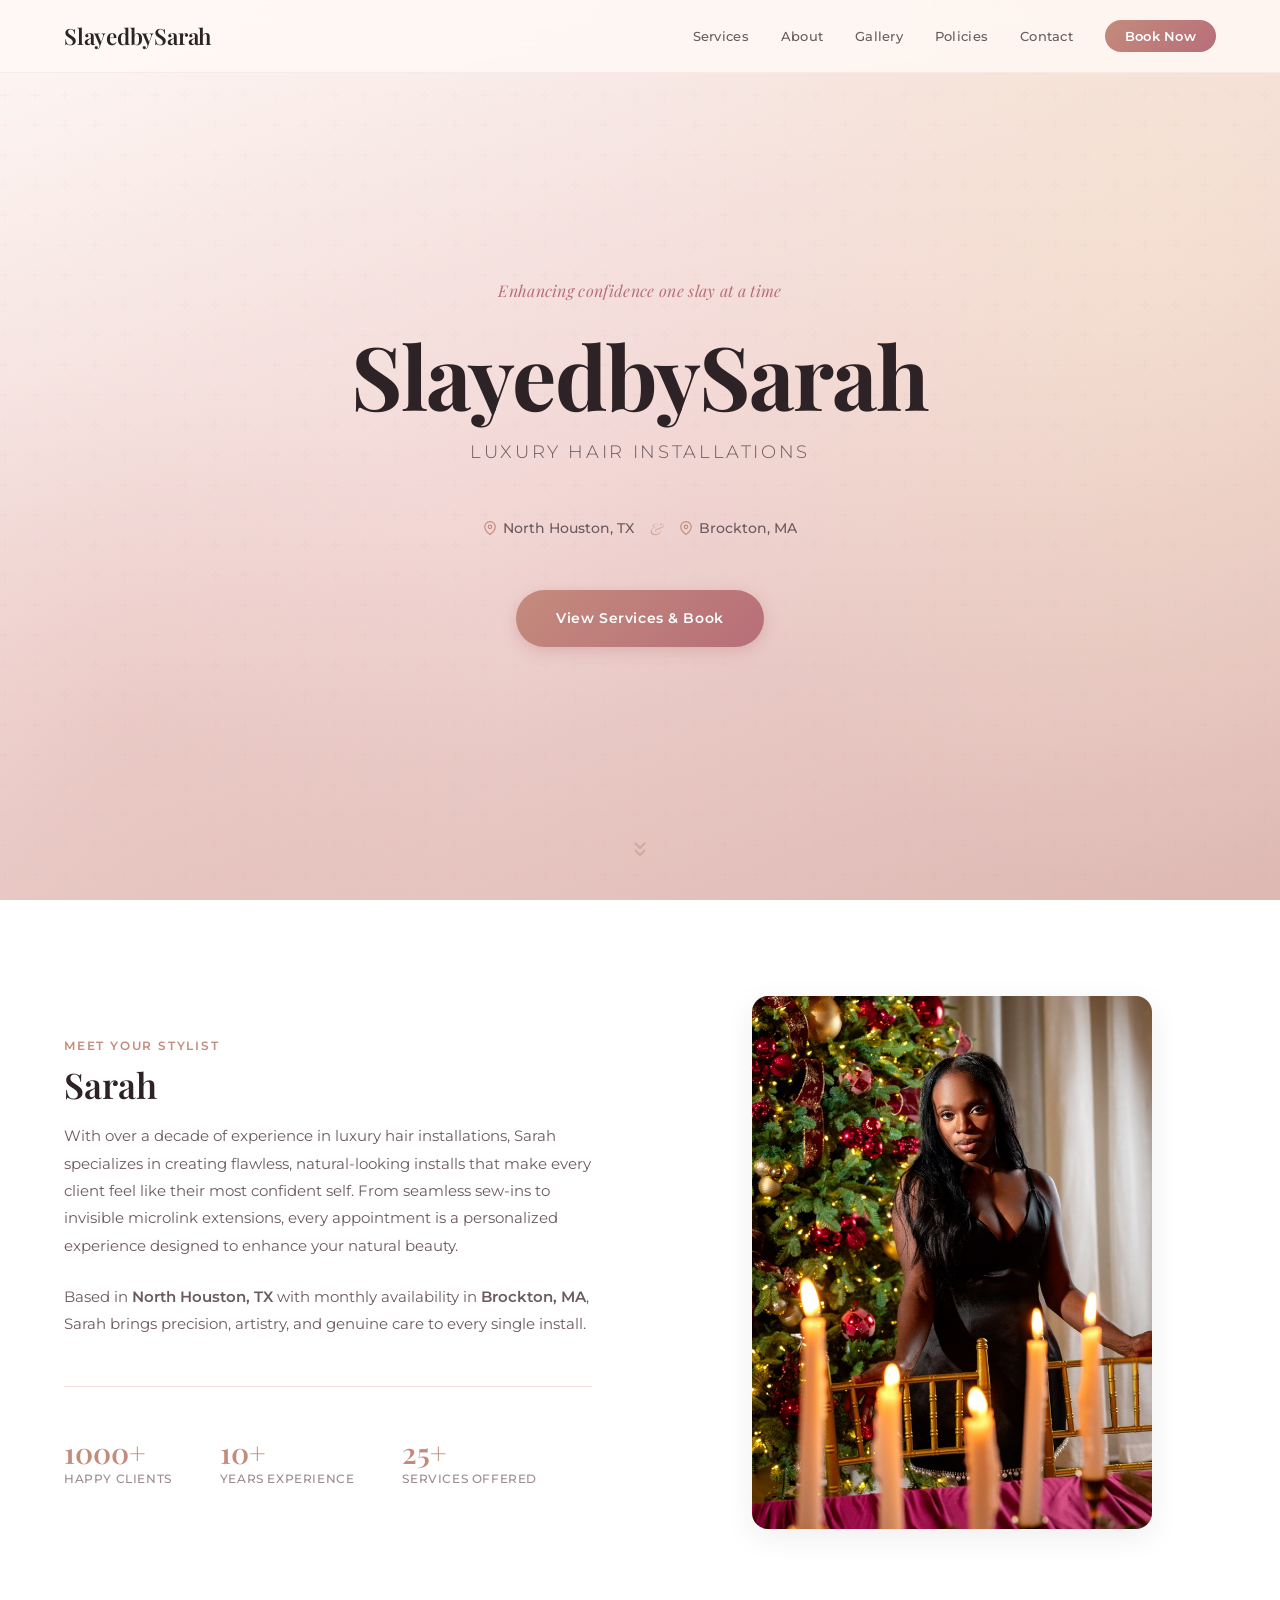
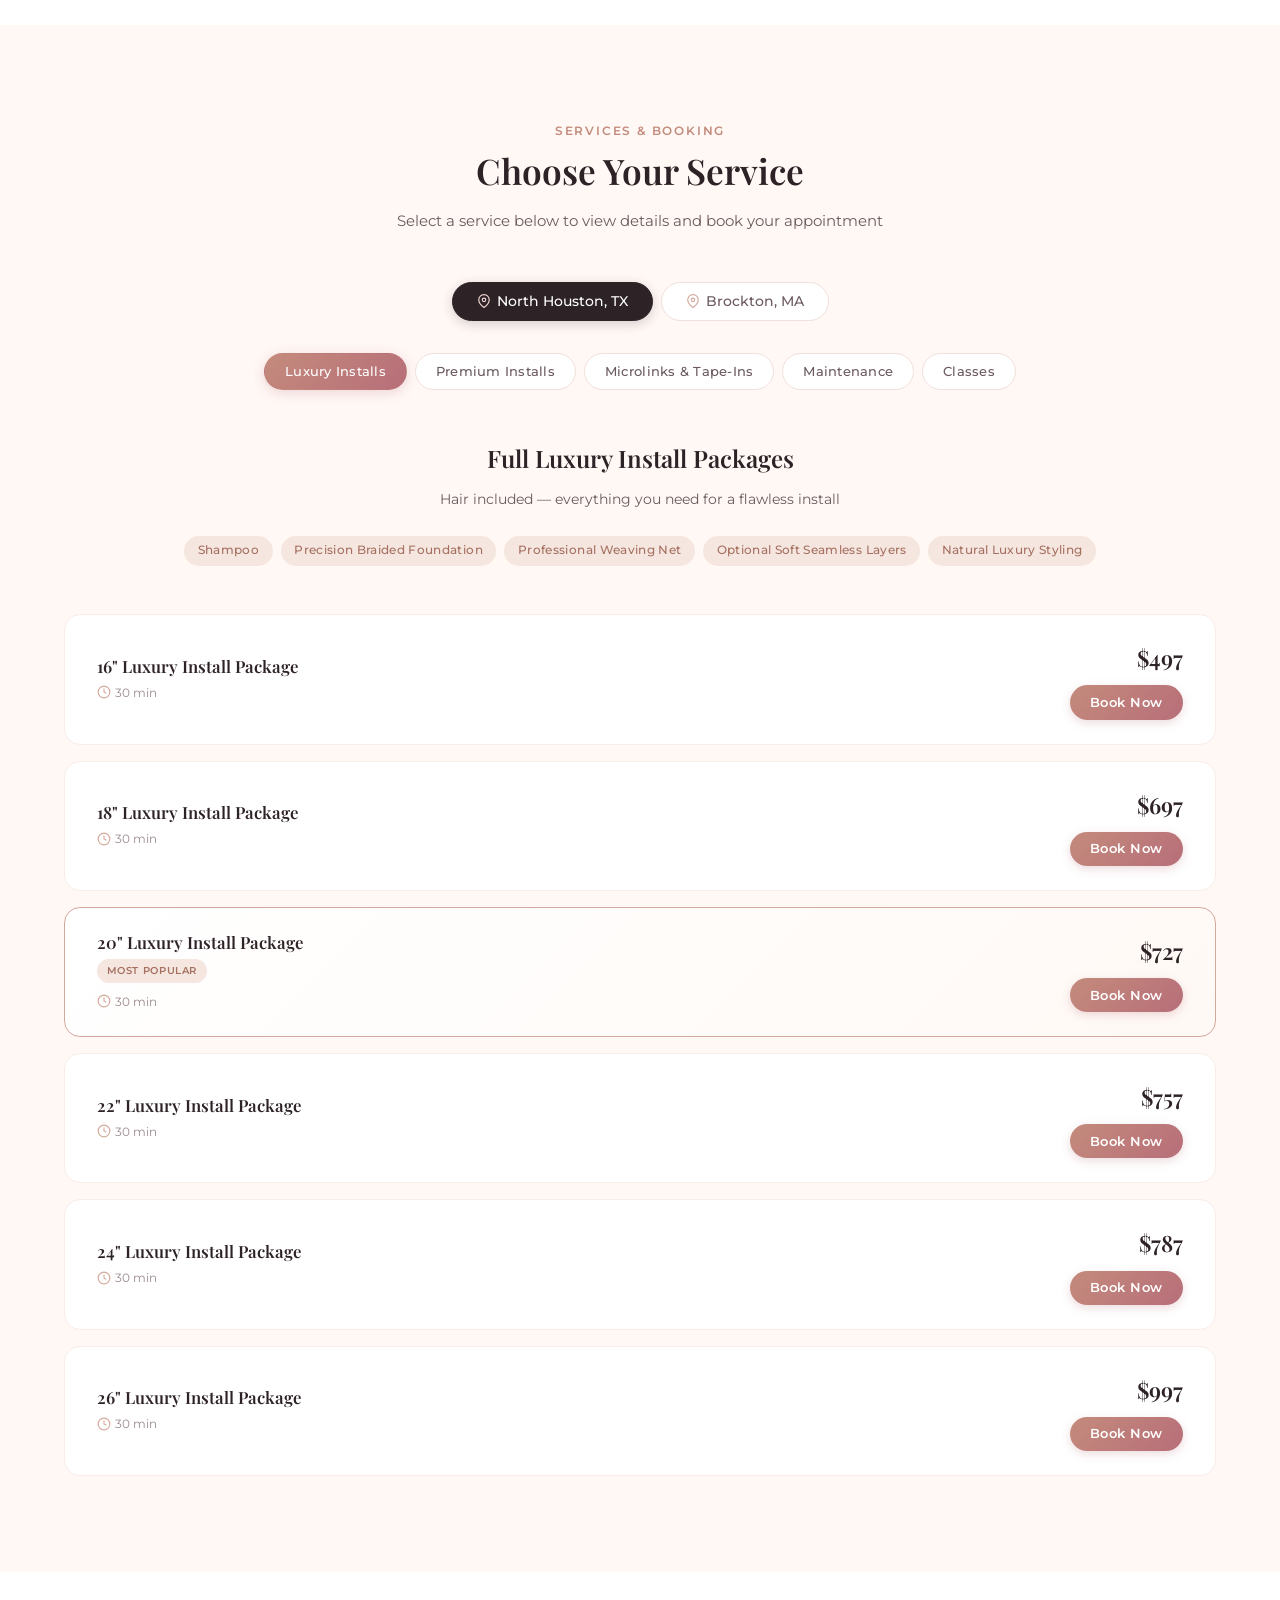
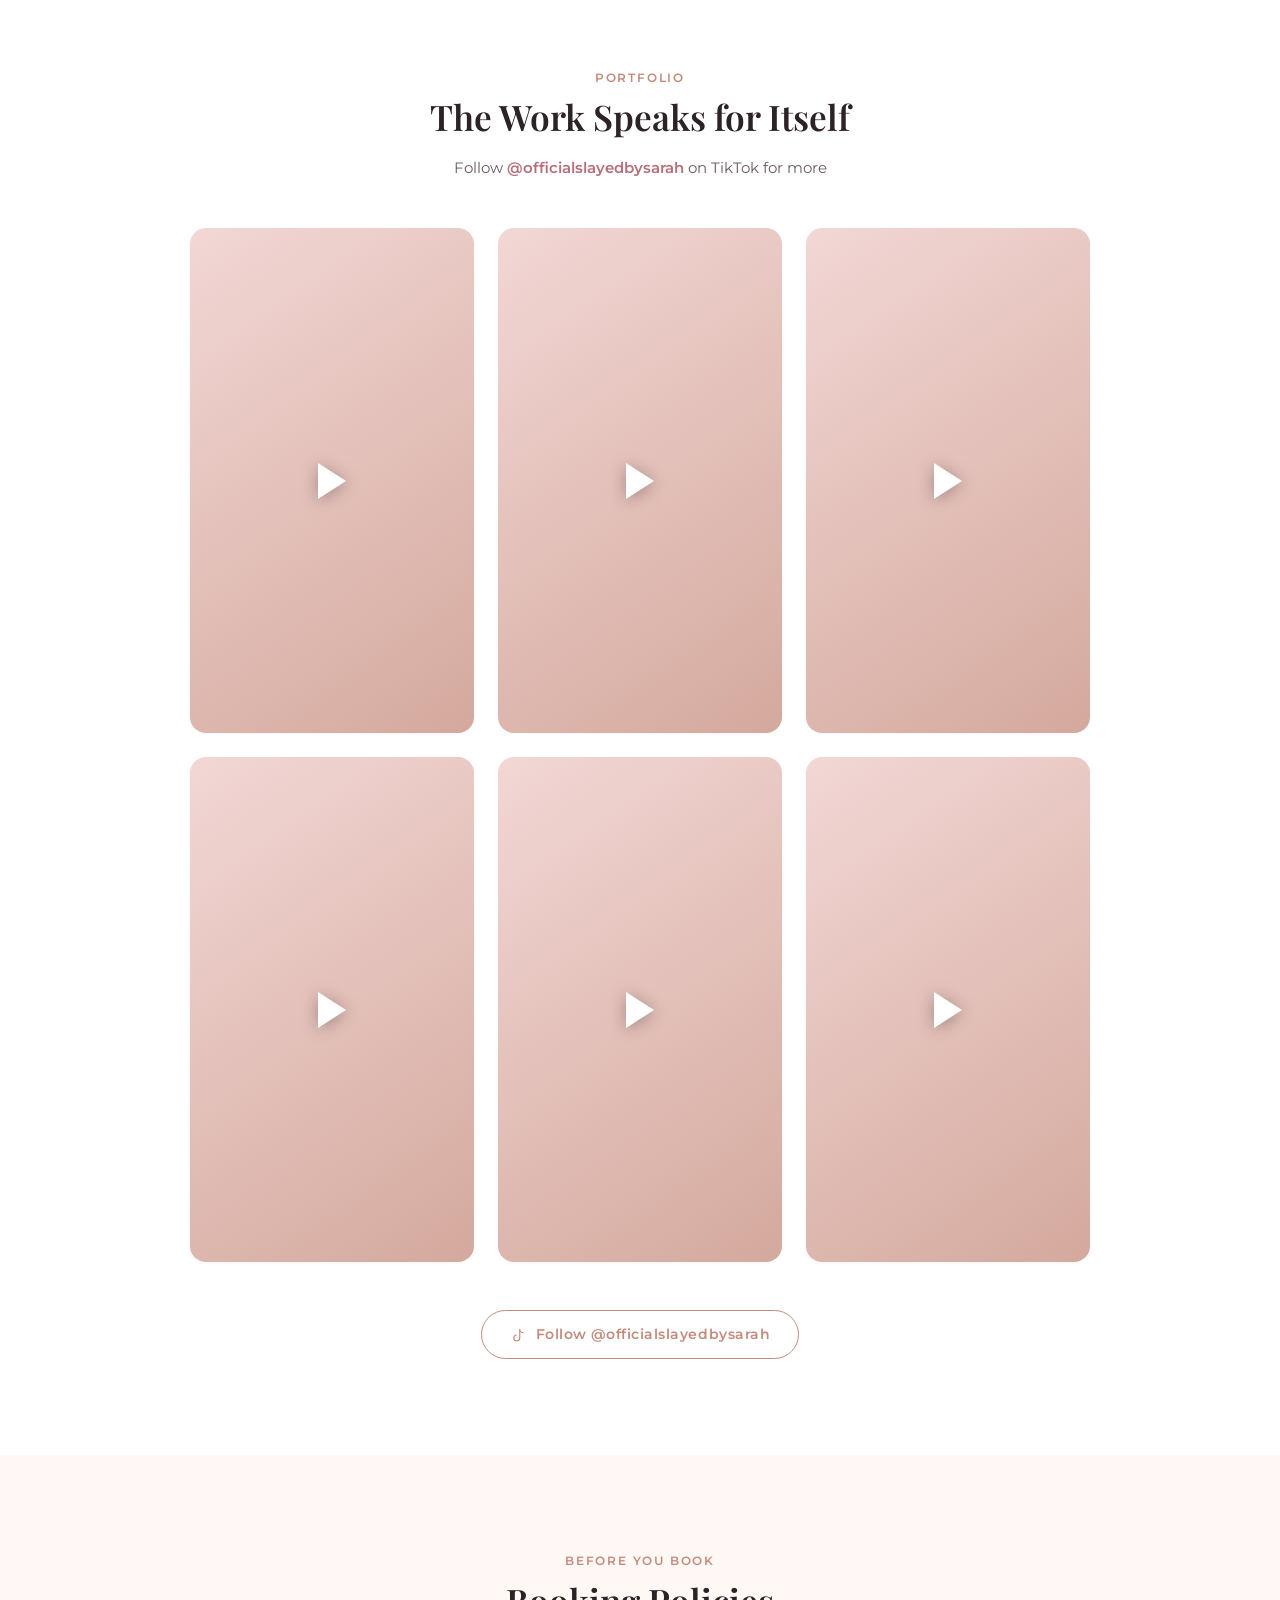
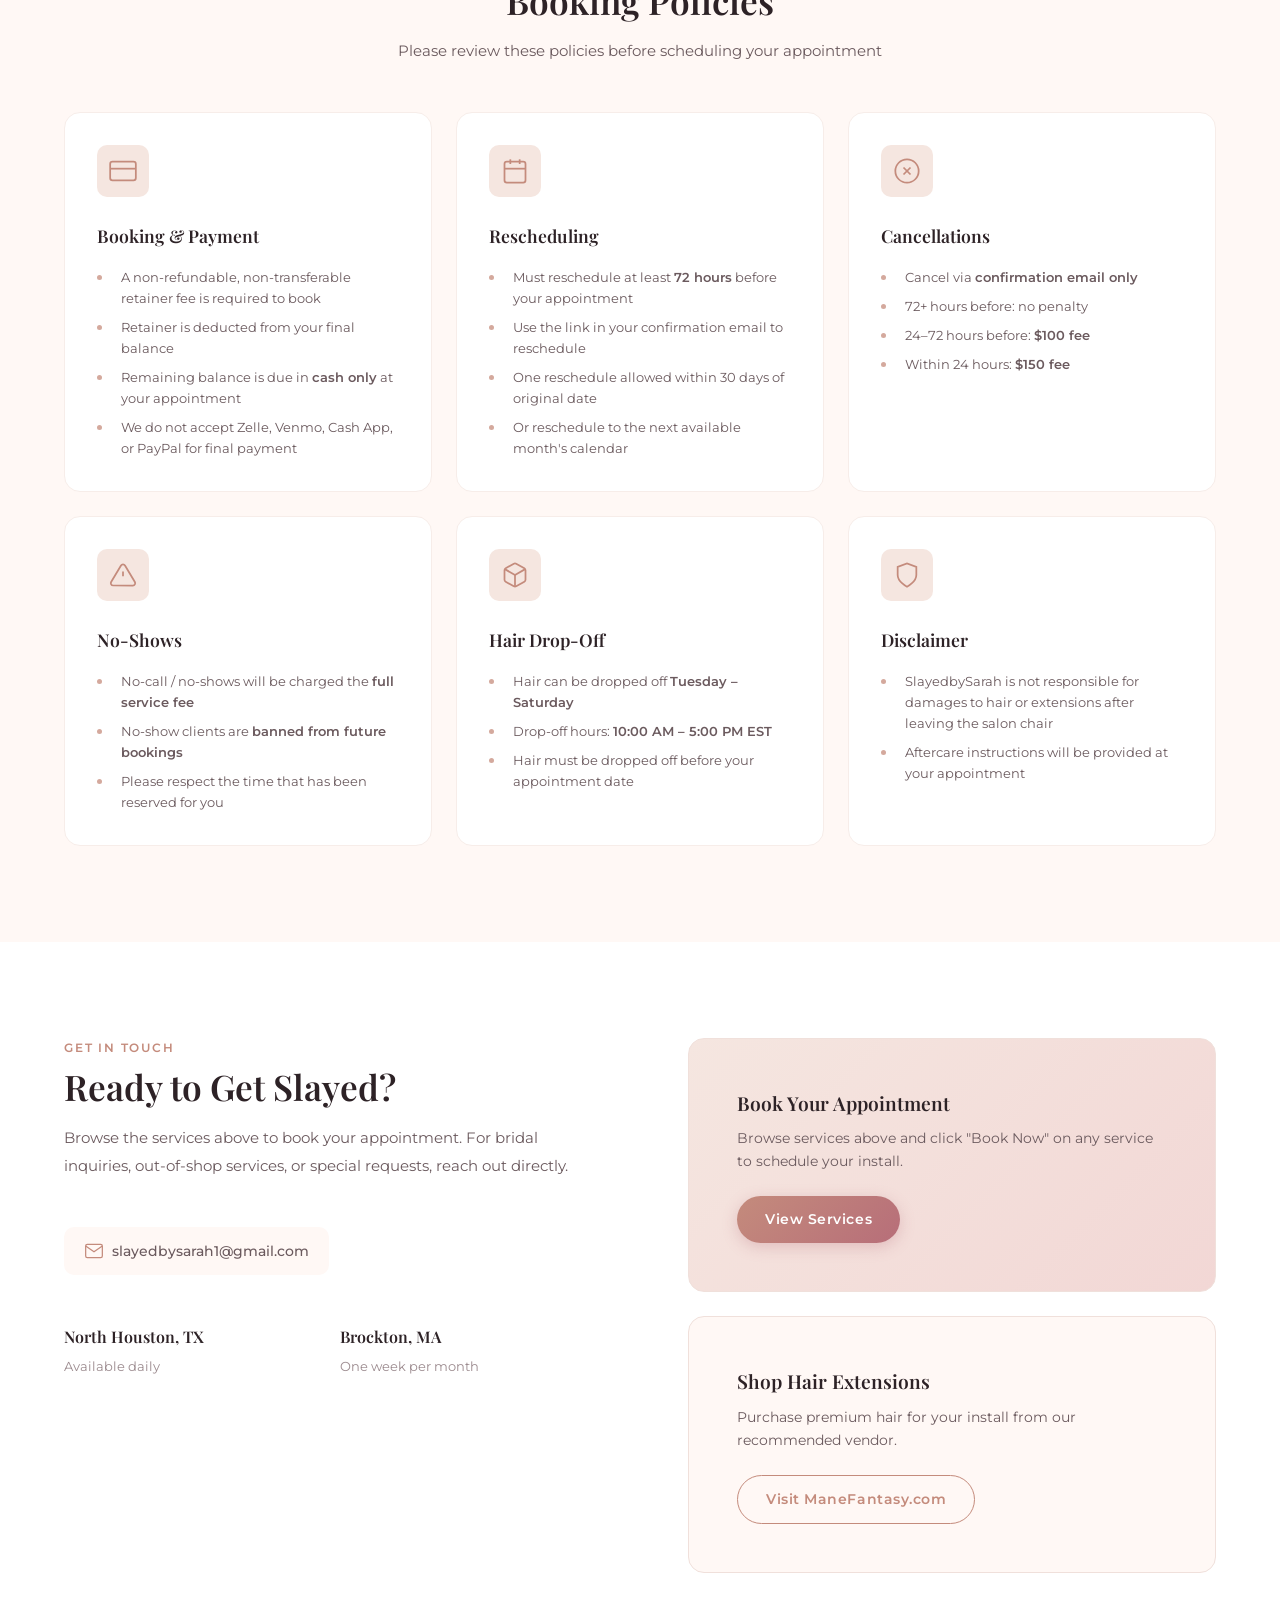
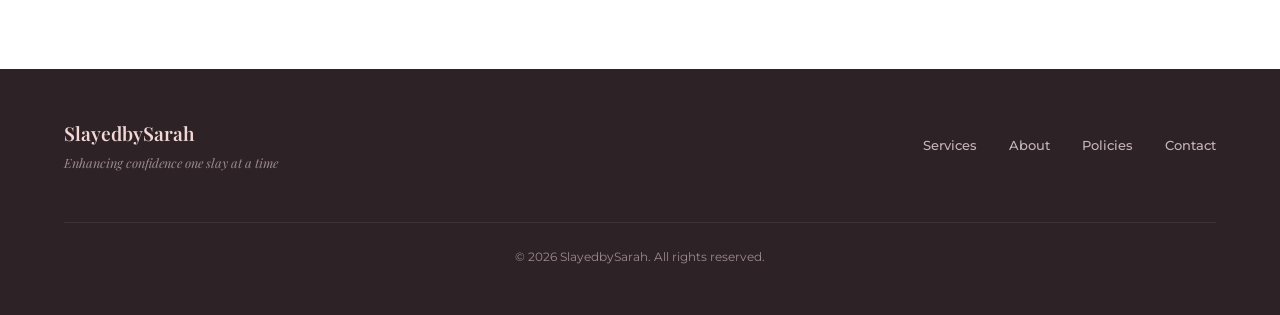
==== index.html @ 3295f4e6 "Initial commit: SlayedbySarah luxury hair website Static site with Cal.com booking embeds, Houston/B" ====
<!DOCTYPE html>
<html lang="en">
<head>
  <meta charset="UTF-8">
  <meta name="viewport" content="width=device-width, initial-scale=1.0">
  <title>SlayedbySarah | Luxury Hair Installations</title>
  <meta name="description" content="Luxury hair installations in Houston, TX. Sew-ins, lace wigs, microlinks, tape-ins & more. Enhancing confidence one slay at a time.">
  <meta property="og:title" content="SlayedbySarah | Luxury Hair Installations">
  <meta property="og:description" content="Luxury hair installations in Houston, TX. Enhancing confidence one slay at a time.">
  <meta property="og:type" content="website">
  <meta name="theme-color" content="#FFF8F5">
  <link rel="preconnect" href="https://fonts.googleapis.com">
  <link rel="preconnect" href="https://fonts.gstatic.com" crossorigin>
  <link href="https://fonts.googleapis.com/css2?family=Playfair+Display:ital,wght@0,400;0,600;0,700;1,400&family=Montserrat:wght@300;400;500;600&display=swap" rel="stylesheet">
  <link rel="stylesheet" href="css/style.css">
</head>
<body>

  <!-- Navigation -->
  <nav class="nav" id="nav">
    <div class="nav-container">
      <a href="#" class="nav-logo">SlayedbySarah</a>
      <button class="nav-toggle" id="navToggle" aria-label="Toggle menu">
        <span></span>
        <span></span>
        <span></span>
      </button>
      <ul class="nav-menu" id="navMenu">
        <li><a href="#services">Services</a></li>
        <li><a href="#about">About</a></li>
        <li><a href="#gallery">Gallery</a></li>
        <li><a href="#policies">Policies</a></li>
        <li><a href="#contact">Contact</a></li>
        <li><a href="#services" class="nav-cta">Book Now</a></li>
      </ul>
    </div>
  </nav>

  <!-- Hero -->
  <header class="hero" id="hero">
    <div class="hero-overlay"></div>
    <div class="hero-content">
      <p class="hero-tagline">Enhancing confidence one slay at a time</p>
      <h1 class="hero-title">SlayedbySarah</h1>
      <p class="hero-subtitle">Luxury Hair Installations</p>
      <div class="hero-locations">
        <span class="hero-location">
          <svg width="14" height="14" viewBox="0 0 24 24" fill="none" stroke="currentColor" stroke-width="2"><path d="M21 10c0 7-9 13-9 13s-9-6-9-13a9 9 0 0 1 18 0z"/><circle cx="12" cy="10" r="3"/></svg>
          North Houston, TX
        </span>
        <span class="hero-divider">&</span>
        <span class="hero-location">
          <svg width="14" height="14" viewBox="0 0 24 24" fill="none" stroke="currentColor" stroke-width="2"><path d="M21 10c0 7-9 13-9 13s-9-6-9-13a9 9 0 0 1 18 0z"/><circle cx="12" cy="10" r="3"/></svg>
          Brockton, MA
        </span>
      </div>
      <a href="#services" class="btn btn-primary hero-cta">View Services & Book</a>
    </div>
    <div class="hero-scroll">
      <svg width="24" height="24" viewBox="0 0 24 24" fill="none" stroke="currentColor" stroke-width="2"><path d="M7 13l5 5 5-5M7 6l5 5 5-5"/></svg>
    </div>
  </header>

  <!-- About -->
  <section class="about section" id="about">
    <div class="container">
      <div class="about-content">
        <div class="about-text">
          <p class="section-label">Meet Your Stylist</p>
          <h2 class="section-title">Sarah</h2>
          <p class="about-description">
            With over a decade of experience in luxury hair installations, Sarah specializes in creating
            flawless, natural-looking installs that make every client feel like their most confident self.
            From seamless sew-ins to invisible microlink extensions, every appointment is a
            personalized experience designed to enhance your natural beauty.
          </p>
          <p class="about-description">
            Based in <strong>North Houston, TX</strong> with monthly availability in <strong>Brockton, MA</strong>,
            Sarah brings precision, artistry, and genuine care to every single install.
          </p>
          <div class="about-stats">
            <div class="stat">
              <span class="stat-number">1000+</span>
              <span class="stat-label">Happy Clients</span>
            </div>
            <div class="stat">
              <span class="stat-number">10+</span>
              <span class="stat-label">Years Experience</span>
            </div>
            <div class="stat">
              <span class="stat-number">25+</span>
              <span class="stat-label">Services Offered</span>
            </div>
          </div>
        </div>
        <div class="about-image">
          <img src="assets/sarah.jpg" alt="Sarah — Luxury Hair Stylist" class="about-photo">
        </div>
      </div>
    </div>
  </section>

  <!-- Services -->
  <section class="services section" id="services">
    <div class="container">
      <p class="section-label">Services & Booking</p>
      <h2 class="section-title">Choose Your Service</h2>
      <p class="section-subtitle">Select a service below to view details and book your appointment</p>

      <!-- Location Selector -->
      <div class="location-selector" id="locationSelector">
        <button class="location-btn active" data-location="houston">
          <svg width="14" height="14" viewBox="0 0 24 24" fill="none" stroke="currentColor" stroke-width="2"><path d="M21 10c0 7-9 13-9 13s-9-6-9-13a9 9 0 0 1 18 0z"/><circle cx="12" cy="10" r="3"/></svg>
          North Houston, TX
        </button>
        <button class="location-btn" data-location="boston">
          <svg width="14" height="14" viewBox="0 0 24 24" fill="none" stroke="currentColor" stroke-width="2"><path d="M21 10c0 7-9 13-9 13s-9-6-9-13a9 9 0 0 1 18 0z"/><circle cx="12" cy="10" r="3"/></svg>
          Brockton, MA
        </button>
      </div>

      <!-- Category Tabs -->
      <div class="service-tabs">
        <button class="tab active" data-category="luxury">Luxury Installs</button>
        <button class="tab" data-category="premium">Premium Installs</button>
        <button class="tab" data-category="microlinks">Microlinks & Tape-Ins</button>
        <button class="tab" data-category="maintenance">Maintenance</button>
        <button class="tab" data-category="classes">Classes</button>
      </div>

      <!-- Luxury Install Packages (Hair Included) -->
      <div class="service-category active" data-category="luxury">
        <div class="category-header">
          <h3 class="category-title">Full Luxury Install Packages</h3>
          <p class="category-subtitle">Hair included &mdash; everything you need for a flawless install</p>
          <div class="category-includes">
            <span>Shampoo</span>
            <span>Precision Braided Foundation</span>
            <span>Professional Weaving Net</span>
            <span>Optional Soft Seamless Layers</span>
            <span>Natural Luxury Styling</span>
          </div>
        </div>

        <div class="service-grid">
          <div class="service-card" data-service="16-luxury-install">
            <div class="service-card-header">
              <div class="service-info">
                <h4 class="service-name">16" Luxury Install Package</h4>
                <div class="service-meta">
                  <span class="service-duration">
                    <svg width="14" height="14" viewBox="0 0 24 24" fill="none" stroke="currentColor" stroke-width="2"><circle cx="12" cy="12" r="10"/><polyline points="12 6 12 12 16 14"/></svg>
                    30 min
                  </span>
                </div>
              </div>
              <div class="service-price-area">
                <span class="service-price">$497</span>
                <button class="btn btn-book" data-cal="slayedbysarah/16-luxury-install">Book Now</button>
              </div>
            </div>
            <div class="service-card-body">
              <div class="service-details">
                <p>Your complete luxury experience includes premium 16" hair, shampoo, precision braided foundation, professional weaving net, optional soft seamless layers, and natural luxury styling.</p>
              </div>
              <div class="service-calendar">
                <div class="cal-embed" data-cal-link="slayedbysarah/16-luxury-install">
                  <p class="cal-placeholder">Loading calendar...</p>
                </div>
              </div>
            </div>
          </div>

          <div class="service-card" data-service="18-luxury-install">
            <div class="service-card-header">
              <div class="service-info">
                <h4 class="service-name">18" Luxury Install Package</h4>
                <div class="service-meta">
                  <span class="service-duration">
                    <svg width="14" height="14" viewBox="0 0 24 24" fill="none" stroke="currentColor" stroke-width="2"><circle cx="12" cy="12" r="10"/><polyline points="12 6 12 12 16 14"/></svg>
                    30 min
                  </span>
                </div>
              </div>
              <div class="service-price-area">
                <span class="service-price">$697</span>
                <button class="btn btn-book" data-cal="slayedbysarah/18-luxury-install">Book Now</button>
              </div>
            </div>
            <div class="service-card-body">
              <div class="service-details">
                <p>Your complete luxury experience includes premium 18" hair, shampoo, precision braided foundation, professional weaving net, optional soft seamless layers, and natural luxury styling.</p>
              </div>
              <div class="service-calendar">
                <div class="cal-embed" data-cal-link="slayedbysarah/18-luxury-install">
                  <p class="cal-placeholder">Loading calendar...</p>
                </div>
              </div>
            </div>
          </div>

          <div class="service-card featured" data-service="20-luxury-install">
            <div class="service-card-header">
              <div class="service-info">
                <h4 class="service-name">20" Luxury Install Package</h4>
                <span class="service-badge">Most Popular</span>
                <div class="service-meta">
                  <span class="service-duration">
                    <svg width="14" height="14" viewBox="0 0 24 24" fill="none" stroke="currentColor" stroke-width="2"><circle cx="12" cy="12" r="10"/><polyline points="12 6 12 12 16 14"/></svg>
                    30 min
                  </span>
                </div>
              </div>
              <div class="service-price-area">
                <span class="service-price">$727</span>
                <button class="btn btn-book" data-cal="slayedbysarah/20-luxury-install">Book Now</button>
              </div>
            </div>
            <div class="service-card-body">
              <div class="service-details">
                <p>Our most popular package! Includes premium 20" hair, shampoo, precision braided foundation, professional weaving net, optional soft seamless layers, and natural luxury styling.</p>
              </div>
              <div class="service-calendar">
                <div class="cal-embed" data-cal-link="slayedbysarah/20-luxury-install">
                  <p class="cal-placeholder">Loading calendar...</p>
                </div>
              </div>
            </div>
          </div>

          <div class="service-card" data-service="22-luxury-install">
            <div class="service-card-header">
              <div class="service-info">
                <h4 class="service-name">22" Luxury Install Package</h4>
                <div class="service-meta">
                  <span class="service-duration">
                    <svg width="14" height="14" viewBox="0 0 24 24" fill="none" stroke="currentColor" stroke-width="2"><circle cx="12" cy="12" r="10"/><polyline points="12 6 12 12 16 14"/></svg>
                    30 min
                  </span>
                </div>
              </div>
              <div class="service-price-area">
                <span class="service-price">$757</span>
                <button class="btn btn-book" data-cal="slayedbysarah/22-luxury-install">Book Now</button>
              </div>
            </div>
            <div class="service-card-body">
              <div class="service-details">
                <p>Your complete luxury experience includes premium 22" hair, shampoo, precision braided foundation, professional weaving net, optional soft seamless layers, and natural luxury styling.</p>
              </div>
              <div class="service-calendar">
                <div class="cal-embed" data-cal-link="slayedbysarah/22-luxury-install">
                  <p class="cal-placeholder">Loading calendar...</p>
                </div>
              </div>
            </div>
          </div>

          <div class="service-card" data-service="24-luxury-install">
            <div class="service-card-header">
              <div class="service-info">
                <h4 class="service-name">24" Luxury Install Package</h4>
                <div class="service-meta">
                  <span class="service-duration">
                    <svg width="14" height="14" viewBox="0 0 24 24" fill="none" stroke="currentColor" stroke-width="2"><circle cx="12" cy="12" r="10"/><polyline points="12 6 12 12 16 14"/></svg>
                    30 min
                  </span>
                </div>
              </div>
              <div class="service-price-area">
                <span class="service-price">$787</span>
                <button class="btn btn-book" data-cal="slayedbysarah/24-luxury-install">Book Now</button>
              </div>
            </div>
            <div class="service-card-body">
              <div class="service-details">
                <p>Your complete luxury experience includes premium 24" hair, shampoo, precision braided foundation, professional weaving net, optional soft seamless layers, and natural luxury styling.</p>
              </div>
              <div class="service-calendar">
                <div class="cal-embed" data-cal-link="slayedbysarah/24-luxury-install">
                  <p class="cal-placeholder">Loading calendar...</p>
                </div>
              </div>
            </div>
          </div>

          <div class="service-card" data-service="26-luxury-install">
            <div class="service-card-header">
              <div class="service-info">
                <h4 class="service-name">26" Luxury Install Package</h4>
                <div class="service-meta">
                  <span class="service-duration">
                    <svg width="14" height="14" viewBox="0 0 24 24" fill="none" stroke="currentColor" stroke-width="2"><circle cx="12" cy="12" r="10"/><polyline points="12 6 12 12 16 14"/></svg>
                    30 min
                  </span>
                </div>
              </div>
              <div class="service-price-area">
                <span class="service-price">$997</span>
                <button class="btn btn-book" data-cal="slayedbysarah/26-luxury-install">Book Now</button>
              </div>
            </div>
            <div class="service-card-body">
              <div class="service-details">
                <p>The ultimate luxury experience includes premium 26" hair, shampoo, precision braided foundation, professional weaving net, optional soft seamless layers, and natural luxury styling.</p>
              </div>
              <div class="service-calendar">
                <div class="cal-embed" data-cal-link="slayedbysarah/26-luxury-install">
                  <p class="cal-placeholder">Loading calendar...</p>
                </div>
              </div>
            </div>
          </div>
        </div>
      </div>

      <!-- Premium Install Services -->
      <div class="service-category" data-category="premium">
        <div class="category-header">
          <h3 class="category-title">Premium Install Services</h3>
          <p class="category-subtitle">Professional installations &mdash; bring your own hair or purchase from our recommended vendor</p>
          <a href="https://manefantasy.com/" target="_blank" rel="noopener" class="hair-vendor-link">
            <svg width="14" height="14" viewBox="0 0 24 24" fill="none" stroke="currentColor" stroke-width="2"><path d="M18 13v6a2 2 0 0 1-2 2H5a2 2 0 0 1-2-2V8a2 2 0 0 1 2-2h6"/><polyline points="15 3 21 3 21 9"/><line x1="10" y1="14" x2="21" y2="3"/></svg>
            Shop Hair at ManeFantasy.com
          </a>
        </div>

        <div class="service-grid">
          <div class="service-card" data-service="luxury-quickweave">
            <div class="service-card-header">
              <div class="service-info">
                <h4 class="service-name">Luxury Natural Quickweave</h4>
                <div class="service-meta">
                  <span class="service-duration">
                    <svg width="14" height="14" viewBox="0 0 24 24" fill="none" stroke="currentColor" stroke-width="2"><circle cx="12" cy="12" r="10"/><polyline points="12 6 12 12 16 14"/></svg>
                    2 hrs
                  </span>
                </div>
              </div>
              <div class="service-price-area">
                <span class="service-price">$220</span>
                <button class="btn btn-book" data-cal="slayedbysarah/quick-weave">Book Now</button>
              </div>
            </div>
            <div class="service-card-body">
              <div class="service-details">
                <p>A quick, beautiful install with a natural finish. Perfect for a fresh look without the longer appointment time.</p>
              </div>
              <div class="service-calendar">
                <div class="cal-embed" data-cal-link="slayedbysarah/quick-weave">
                  <p class="cal-placeholder">Loading calendar...</p>
                </div>
              </div>
            </div>
          </div>

          <div class="service-card" data-service="sewin-minimal">
            <div class="service-card-header">
              <div class="service-info">
                <h4 class="service-name">Sew-In (Minimal Leave Out)</h4>
                <div class="service-meta">
                  <span class="service-duration">
                    <svg width="14" height="14" viewBox="0 0 24 24" fill="none" stroke="currentColor" stroke-width="2"><circle cx="12" cy="12" r="10"/><polyline points="12 6 12 12 16 14"/></svg>
                    2 hrs
                  </span>
                </div>
              </div>
              <div class="service-price-area">
                <span class="service-price">$250</span>
                <button class="btn btn-book" data-cal="slayedbysarah/sew-in-minimal-leave-out">Book Now</button>
              </div>
            </div>
            <div class="service-card-body">
              <div class="service-details">
                <p>Classic sew-in installation with minimal leave out for a seamless, natural blend.</p>
              </div>
              <div class="service-calendar">
                <div class="cal-embed" data-cal-link="slayedbysarah/sew-in-minimal-leave-out">
                  <p class="cal-placeholder">Loading calendar...</p>
                </div>
              </div>
            </div>
          </div>

          <div class="service-card" data-service="sewin-other-hair">
            <div class="service-card-header">
              <div class="service-info">
                <h4 class="service-name">Sew-In w/ Other Hair Company</h4>
                <div class="service-meta">
                  <span class="service-duration">
                    <svg width="14" height="14" viewBox="0 0 24 24" fill="none" stroke="currentColor" stroke-width="2"><circle cx="12" cy="12" r="10"/><polyline points="12 6 12 12 16 14"/></svg>
                    3 hrs
                  </span>
                </div>
              </div>
              <div class="service-price-area">
                <span class="service-price">$280</span>
                <button class="btn btn-book" data-cal="slayedbysarah/sew-in-other-hair">Book Now</button>
              </div>
            </div>
            <div class="service-card-body">
              <div class="service-details">
                <p>Bringing your own hair from another vendor? No problem. Professional sew-in installation with your preferred hair.</p>
              </div>
              <div class="service-calendar">
                <div class="cal-embed" data-cal-link="slayedbysarah/sew-in-other-hair">
                  <p class="cal-placeholder">Loading calendar...</p>
                </div>
              </div>
            </div>
          </div>

          <div class="service-card" data-service="closure-sewin-other">
            <div class="service-card-header">
              <div class="service-info">
                <h4 class="service-name">Lace Closure Sew-In w/ Other Hair</h4>
                <div class="service-meta">
                  <span class="service-duration">
                    <svg width="14" height="14" viewBox="0 0 24 24" fill="none" stroke="currentColor" stroke-width="2"><circle cx="12" cy="12" r="10"/><polyline points="12 6 12 12 16 14"/></svg>
                    4 hrs
                  </span>
                </div>
              </div>
              <div class="service-price-area">
                <span class="service-price">$320</span>
                <button class="btn btn-book" data-cal="slayedbysarah/lace-closure-sew-in-other-hair">Book Now</button>
              </div>
            </div>
            <div class="service-card-body">
              <div class="service-details">
                <p>Full lace closure sew-in installation using your own hair. Zero leave out for complete protection of your natural hair.</p>
              </div>
              <div class="service-calendar">
                <div class="cal-embed" data-cal-link="slayedbysarah/lace-closure-sew-in-other-hair">
                  <p class="cal-placeholder">Loading calendar...</p>
                </div>
              </div>
            </div>
          </div>

          <div class="service-card" data-service="lace-wig-frontal">
            <div class="service-card-header">
              <div class="service-info">
                <h4 class="service-name">Lace Wig Install (Frontal)</h4>
                <div class="service-meta">
                  <span class="service-duration">
                    <svg width="14" height="14" viewBox="0 0 24 24" fill="none" stroke="currentColor" stroke-width="2"><circle cx="12" cy="12" r="10"/><polyline points="12 6 12 12 16 14"/></svg>
                    1.5 hrs
                  </span>
                </div>
              </div>
              <div class="service-price-area">
                <span class="service-price">$235</span>
                <button class="btn btn-book" data-cal="slayedbysarah/lace-wig-install">Book Now</button>
              </div>
            </div>
            <div class="service-card-body">
              <div class="service-details">
                <p>Professional frontal lace wig installation for a flawless, undetectable hairline.</p>
              </div>
              <div class="service-calendar">
                <div class="cal-embed" data-cal-link="slayedbysarah/lace-wig-install">
                  <p class="cal-placeholder">Loading calendar...</p>
                </div>
              </div>
            </div>
          </div>

          <div class="service-card" data-service="closure-sewin">
            <div class="service-card-header">
              <div class="service-info">
                <h4 class="service-name">Lace Closure Sew-In</h4>
                <div class="service-meta">
                  <span class="service-duration">
                    <svg width="14" height="14" viewBox="0 0 24 24" fill="none" stroke="currentColor" stroke-width="2"><circle cx="12" cy="12" r="10"/><polyline points="12 6 12 12 16 14"/></svg>
                    2.5 hrs
                  </span>
                </div>
              </div>
              <div class="service-price-area">
                <span class="service-price">$260</span>
                <button class="btn btn-book" data-cal="slayedbysarah/lace-closure-sew-in">Book Now</button>
              </div>
            </div>
            <div class="service-card-body">
              <div class="service-details">
                <p>Lace closure sew-in for a completely flat, natural-looking install with zero leave out.</p>
              </div>
              <div class="service-calendar">
                <div class="cal-embed" data-cal-link="slayedbysarah/lace-closure-sew-in">
                  <p class="cal-placeholder">Loading calendar...</p>
                </div>
              </div>
            </div>
          </div>

          <div class="service-card" data-service="frontal-ponytails">
            <div class="service-card-header">
              <div class="service-info">
                <h4 class="service-name">Frontal Ponytails</h4>
                <div class="service-meta">
                  <span class="service-duration">
                    <svg width="14" height="14" viewBox="0 0 24 24" fill="none" stroke="currentColor" stroke-width="2"><circle cx="12" cy="12" r="10"/><polyline points="12 6 12 12 16 14"/></svg>
                    3.5 hrs
                  </span>
                </div>
              </div>
              <div class="service-price-area">
                <span class="service-price">$325</span>
                <button class="btn btn-book" data-cal="slayedbysarah/ponytail-install">Book Now</button>
              </div>
            </div>
            <div class="service-card-body">
              <div class="service-details">
                <p>Sleek, stunning frontal ponytail installation for a high-fashion, snatched look.</p>
              </div>
              <div class="service-calendar">
                <div class="cal-embed" data-cal-link="slayedbysarah/ponytail-install">
                  <p class="cal-placeholder">Loading calendar...</p>
                </div>
              </div>
            </div>
          </div>
        </div>
      </div>

      <!-- Microlinks & Tape-Ins -->
      <div class="service-category" data-category="microlinks">
        <div class="category-header">
          <h3 class="category-title">Microlinks & Tape-Ins</h3>
          <p class="category-subtitle">Lightweight, damage-free extensions for a natural, seamless look</p>
        </div>

        <div class="service-grid">
          <div class="service-card" data-service="itips-new">
            <div class="service-card-header">
              <div class="service-info">
                <h4 class="service-name">I-Tips (New Clients)</h4>
                <span class="service-badge accent">New Clients</span>
                <div class="service-meta">
                  <span class="service-duration">
                    <svg width="14" height="14" viewBox="0 0 24 24" fill="none" stroke="currentColor" stroke-width="2"><circle cx="12" cy="12" r="10"/><polyline points="12 6 12 12 16 14"/></svg>
                    4 hrs 50 min
                  </span>
                </div>
              </div>
              <div class="service-price-area">
                <span class="service-price">$800</span>
                <button class="btn btn-book" data-cal="slayedbysarah/itips-full-install-new">Book Now</button>
              </div>
            </div>
            <div class="service-card-body">
              <div class="service-details">
                <p>Full I-Tip microlink installation for first-time clients. Individual strand-by-strand extensions for the most natural, lightweight result.</p>
              </div>
              <div class="service-calendar">
                <div class="cal-embed" data-cal-link="slayedbysarah/itips-full-install-new">
                  <p class="cal-placeholder">Loading calendar...</p>
                </div>
              </div>
            </div>
          </div>

          <div class="service-card" data-service="itips-returning">
            <div class="service-card-header">
              <div class="service-info">
                <h4 class="service-name">I-Tips (Returning Clients)</h4>
                <span class="service-badge">Returning</span>
                <div class="service-meta">
                  <span class="service-duration">
                    <svg width="14" height="14" viewBox="0 0 24 24" fill="none" stroke="currentColor" stroke-width="2"><circle cx="12" cy="12" r="10"/><polyline points="12 6 12 12 16 14"/></svg>
                    4 hrs 50 min
                  </span>
                </div>
              </div>
              <div class="service-price-area">
                <span class="service-price">$600</span>
                <button class="btn btn-book" data-cal="slayedbysarah/itips-full-install-returning">Book Now</button>
              </div>
            </div>
            <div class="service-card-body">
              <div class="service-details">
                <p>Full I-Tip microlink installation for returning clients at a preferred rate.</p>
              </div>
              <div class="service-calendar">
                <div class="cal-embed" data-cal-link="slayedbysarah/itips-full-install-returning">
                  <p class="cal-placeholder">Loading calendar...</p>
                </div>
              </div>
            </div>
          </div>

          <div class="service-card" data-service="double-weft">
            <div class="service-card-header">
              <div class="service-info">
                <h4 class="service-name">Double Weft</h4>
                <div class="service-meta">
                  <span class="service-duration">
                    <svg width="14" height="14" viewBox="0 0 24 24" fill="none" stroke="currentColor" stroke-width="2"><circle cx="12" cy="12" r="10"/><polyline points="12 6 12 12 16 14"/></svg>
                    4 hrs 30 min
                  </span>
                </div>
              </div>
              <div class="service-price-area">
                <span class="service-price">$680</span>
                <button class="btn btn-book" data-cal="slayedbysarah/double-weft">Book Now</button>
              </div>
            </div>
            <div class="service-card-body">
              <div class="service-details">
                <p>Double weft microlink extension installation for added volume and length with a seamless blend.</p>
              </div>
              <div class="service-calendar">
                <div class="cal-embed" data-cal-link="slayedbysarah/double-weft">
                  <p class="cal-placeholder">Loading calendar...</p>
                </div>
              </div>
            </div>
          </div>

          <div class="service-card" data-service="keratin-tape-ins">
            <div class="service-card-header">
              <div class="service-info">
                <h4 class="service-name">Keratin Strip Extensions (Tape-Ins)</h4>
                <div class="service-meta">
                  <span class="service-duration">
                    <svg width="14" height="14" viewBox="0 0 24 24" fill="none" stroke="currentColor" stroke-width="2"><circle cx="12" cy="12" r="10"/><polyline points="12 6 12 12 16 14"/></svg>
                    4 hrs 30 min
                  </span>
                </div>
              </div>
              <div class="service-price-area">
                <span class="service-price">$680</span>
                <button class="btn btn-book" data-cal="slayedbysarah/keratin-tape-ins">Book Now</button>
              </div>
            </div>
            <div class="service-card-body">
              <div class="service-details">
                <p>Keratin strip tape-in extensions for a flat, comfortable, long-lasting install.</p>
              </div>
              <div class="service-calendar">
                <div class="cal-embed" data-cal-link="slayedbysarah/keratin-tape-ins">
                  <p class="cal-placeholder">Loading calendar...</p>
                </div>
              </div>
            </div>
          </div>

          <div class="service-card" data-service="itips-all-maintenance">
            <div class="service-card-header">
              <div class="service-info">
                <h4 class="service-name">I-Tips All Around Maintenance</h4>
                <div class="service-meta">
                  <span class="service-duration">
                    <svg width="14" height="14" viewBox="0 0 24 24" fill="none" stroke="currentColor" stroke-width="2"><circle cx="12" cy="12" r="10"/><polyline points="12 6 12 12 16 14"/></svg>
                    4 hrs 30 min
                  </span>
                </div>
              </div>
              <div class="service-price-area">
                <span class="service-price">$450</span>
                <button class="btn btn-book" data-cal="slayedbysarah/itips-all-around-maintenance">Book Now</button>
              </div>
            </div>
            <div class="service-card-body">
              <div class="service-details">
                <p>Full all-around maintenance for your I-Tip microlink extensions. Move-up and refresh for continued flawless wear.</p>
              </div>
              <div class="service-calendar">
                <div class="cal-embed" data-cal-link="slayedbysarah/itips-all-around-maintenance">
                  <p class="cal-placeholder">Loading calendar...</p>
                </div>
              </div>
            </div>
          </div>

          <div class="service-card" data-service="itips-perimeter-maintenance">
            <div class="service-card-header">
              <div class="service-info">
                <h4 class="service-name">I-Tips Perimeter Maintenance</h4>
                <div class="service-meta">
                  <span class="service-duration">
                    <svg width="14" height="14" viewBox="0 0 24 24" fill="none" stroke="currentColor" stroke-width="2"><circle cx="12" cy="12" r="10"/><polyline points="12 6 12 12 16 14"/></svg>
                    3 hrs
                  </span>
                </div>
              </div>
              <div class="service-price-area">
                <span class="service-price">$250</span>
                <button class="btn btn-book" data-cal="slayedbysarah/itips-perimeter-maintenance">Book Now</button>
              </div>
            </div>
            <div class="service-card-body">
              <div class="service-details">
                <p>Perimeter-only maintenance for I-Tip extensions. Targets the hairline and edges for a fresh, clean look.</p>
              </div>
              <div class="service-calendar">
                <div class="cal-embed" data-cal-link="slayedbysarah/itips-perimeter-maintenance">
                  <p class="cal-placeholder">Loading calendar...</p>
                </div>
              </div>
            </div>
          </div>

          <div class="service-card" data-service="double-weft-refresh">
            <div class="service-card-header">
              <div class="service-info">
                <h4 class="service-name">Double Weft Refresh</h4>
                <div class="service-meta">
                  <span class="service-duration">
                    <svg width="14" height="14" viewBox="0 0 24 24" fill="none" stroke="currentColor" stroke-width="2"><circle cx="12" cy="12" r="10"/><polyline points="12 6 12 12 16 14"/></svg>
                    4 hrs 30 min
                  </span>
                </div>
              </div>
              <div class="service-price-area">
                <span class="service-price">$350</span>
                <button class="btn btn-book" data-cal="slayedbysarah/double-weft-refresh">Book Now</button>
              </div>
            </div>
            <div class="service-card-body">
              <div class="service-details">
                <p>Refresh and move-up service for your double weft microlink extensions.</p>
              </div>
              <div class="service-calendar">
                <div class="cal-embed" data-cal-link="slayedbysarah/double-weft-refresh">
                  <p class="cal-placeholder">Loading calendar...</p>
                </div>
              </div>
            </div>
          </div>

          <div class="service-card" data-service="itips-takedown">
            <div class="service-card-header">
              <div class="service-info">
                <h4 class="service-name">I-Tips Take Down</h4>
                <div class="service-meta">
                  <span class="service-duration">
                    <svg width="14" height="14" viewBox="0 0 24 24" fill="none" stroke="currentColor" stroke-width="2"><circle cx="12" cy="12" r="10"/><polyline points="12 6 12 12 16 14"/></svg>
                    30 min
                  </span>
                </div>
              </div>
              <div class="service-price-area">
                <span class="service-price">$175</span>
                <button class="btn btn-book" data-cal="slayedbysarah/itips-take-down">Book Now</button>
              </div>
            </div>
            <div class="service-card-body">
              <div class="service-details">
                <p>Professional removal of I-Tip microlink extensions with care for your natural hair.</p>
              </div>
              <div class="service-calendar">
                <div class="cal-embed" data-cal-link="slayedbysarah/itips-take-down">
                  <p class="cal-placeholder">Loading calendar...</p>
                </div>
              </div>
            </div>
          </div>
        </div>
      </div>

      <!-- Install Maintenance -->
      <div class="service-category" data-category="maintenance">
        <div class="category-header">
          <h3 class="category-title">Install Maintenance</h3>
          <p class="category-subtitle">Keep your install looking fresh and flawless</p>
        </div>

        <div class="service-grid">
          <div class="service-card" data-service="sewin-maintenance">
            <div class="service-card-header">
              <div class="service-info">
                <h4 class="service-name">Sew-In Maintenance</h4>
                <div class="service-meta">
                  <span class="service-duration">
                    <svg width="14" height="14" viewBox="0 0 24 24" fill="none" stroke="currentColor" stroke-width="2"><circle cx="12" cy="12" r="10"/><polyline points="12 6 12 12 16 14"/></svg>
                    2 hrs
                  </span>
                </div>
              </div>
              <div class="service-price-area">
                <span class="service-price">$175</span>
                <button class="btn btn-book" data-cal="slayedbysarah/sew-in-maintenance">Book Now</button>
              </div>
            </div>
            <div class="service-card-body">
              <div class="service-details">
                <p>Tighten, refresh, and maintain your sew-in install for continued wear.</p>
              </div>
              <div class="service-calendar">
                <div class="cal-embed" data-cal-link="slayedbysarah/sew-in-maintenance">
                  <p class="cal-placeholder">Loading calendar...</p>
                </div>
              </div>
            </div>
          </div>

          <div class="service-card" data-service="package-maintenance">
            <div class="service-card-header">
              <div class="service-info">
                <h4 class="service-name">SlayedbySarah Install Package Maintenance</h4>
                <div class="service-meta">
                  <span class="service-duration">
                    <svg width="14" height="14" viewBox="0 0 24 24" fill="none" stroke="currentColor" stroke-width="2"><circle cx="12" cy="12" r="10"/><polyline points="12 6 12 12 16 14"/></svg>
                    2 hrs 10 min
                  </span>
                </div>
              </div>
              <div class="service-price-area">
                <span class="service-price">$140</span>
                <button class="btn btn-book" data-cal="slayedbysarah/package-maintenance">Book Now</button>
              </div>
            </div>
            <div class="service-card-body">
              <div class="service-details">
                <p>Exclusive maintenance for clients who booked a SlayedbySarah Luxury Install Package.</p>
              </div>
              <div class="service-calendar">
                <div class="cal-embed" data-cal-link="slayedbysarah/package-maintenance">
                  <p class="cal-placeholder">Loading calendar...</p>
                </div>
              </div>
            </div>
          </div>

          <div class="service-card" data-service="closure-maintenance">
            <div class="service-card-header">
              <div class="service-info">
                <h4 class="service-name">Closure Sew-In Maintenance</h4>
                <div class="service-meta">
                  <span class="service-duration">
                    <svg width="14" height="14" viewBox="0 0 24 24" fill="none" stroke="currentColor" stroke-width="2"><circle cx="12" cy="12" r="10"/><polyline points="12 6 12 12 16 14"/></svg>
                    30 min
                  </span>
                </div>
              </div>
              <div class="service-price-area">
                <span class="service-price">$180</span>
                <button class="btn btn-book" data-cal="slayedbysarah/frontal-closure-maintenance">Book Now</button>
              </div>
            </div>
            <div class="service-card-body">
              <div class="service-details">
                <p>Maintenance service for lace closure sew-in installs to keep everything secure and looking fresh.</p>
              </div>
              <div class="service-calendar">
                <div class="cal-embed" data-cal-link="slayedbysarah/frontal-closure-maintenance">
                  <p class="cal-placeholder">Loading calendar...</p>
                </div>
              </div>
            </div>
          </div>

          <div class="service-card" data-service="takedown">
            <div class="service-card-header">
              <div class="service-info">
                <h4 class="service-name">Take Down (Sew-In/Wigs)</h4>
                <div class="service-meta">
                  <span class="service-duration">
                    <svg width="14" height="14" viewBox="0 0 24 24" fill="none" stroke="currentColor" stroke-width="2"><circle cx="12" cy="12" r="10"/><polyline points="12 6 12 12 16 14"/></svg>
                    30 min
                  </span>
                </div>
              </div>
              <div class="service-price-area">
                <span class="service-price">$150</span>
                <button class="btn btn-book" data-cal="slayedbysarah/take-down">Book Now</button>
              </div>
            </div>
            <div class="service-card-body">
              <div class="service-details">
                <p>Professional removal of sew-in or wig installations with care for your natural hair underneath.</p>
              </div>
              <div class="service-calendar">
                <div class="cal-embed" data-cal-link="slayedbysarah/take-down">
                  <p class="cal-placeholder">Loading calendar...</p>
                </div>
              </div>
            </div>
          </div>
        </div>
      </div>

      <!-- Classes -->
      <div class="service-category" data-category="classes">
        <div class="category-header">
          <h3 class="category-title">Education & Classes</h3>
          <p class="category-subtitle">Learn from the best &mdash; hands-on training for aspiring stylists</p>
        </div>

        <div class="service-grid">
          <div class="service-card featured" data-service="wig-class">
            <div class="service-card-header">
              <div class="service-info">
                <h4 class="service-name">1-on-1 Lace Wig Installation Hands-On Class</h4>
                <span class="service-badge">Hands-On Training</span>
                <div class="service-meta">
                  <span class="service-duration">
                    <svg width="14" height="14" viewBox="0 0 24 24" fill="none" stroke="currentColor" stroke-width="2"><circle cx="12" cy="12" r="10"/><polyline points="12 6 12 12 16 14"/></svg>
                    4 hrs 40 min
                  </span>
                </div>
              </div>
              <div class="service-price-area">
                <span class="service-price">$1,300</span>
                <button class="btn btn-book" data-cal="slayedbysarah/lace-wig-class">Book Now</button>
              </div>
            </div>
            <div class="service-card-body">
              <div class="service-details">
                <p>Comprehensive hands-on lace wig installation class. Includes an 18" HD natural black unit and a model. Lunch is provided. Walk away with the skills and confidence to install flawless lace wigs.</p>
                <ul class="service-includes-list">
                  <li>18" HD Natural Black Lace Unit included</li>
                  <li>Live model provided for practice</li>
                  <li>Lunch included</li>
                  <li>One-on-one personalized instruction</li>
                </ul>
              </div>
              <div class="service-calendar">
                <div class="cal-embed" data-cal-link="slayedbysarah/lace-wig-class">
                  <p class="cal-placeholder">Loading calendar...</p>
                </div>
              </div>
            </div>
          </div>
        </div>
      </div>
    </div>
  </section>

  <!-- Gallery -->
  <section class="gallery section" id="gallery">
    <div class="container">
      <p class="section-label">Portfolio</p>
      <h2 class="section-title">The Work Speaks for Itself</h2>
      <p class="section-subtitle">Follow <a href="https://www.tiktok.com/@officialslayedbysarah" target="_blank" rel="noopener">@officialslayedbysarah</a> on TikTok for more</p>
      <div class="gallery-grid">
        <!-- To swap a video: replace the mp4 file in assets/videos/ -->
        <div class="gallery-item">
          <video src="assets/videos/video1.mp4#t=0.5" playsinline muted loop preload="metadata" aria-label="Hair transformation by SlayedbySarah"></video>
        </div>
        <div class="gallery-item">
          <video src="assets/videos/video2.mp4#t=0.5" playsinline muted loop preload="metadata" aria-label="Hair transformation by SlayedbySarah"></video>
        </div>
        <div class="gallery-item">
          <video src="assets/videos/video3.mp4#t=0.5" playsinline muted loop preload="metadata" aria-label="Hair transformation by SlayedbySarah"></video>
        </div>
        <div class="gallery-item">
          <video src="assets/videos/video4.mp4#t=0.5" playsinline muted loop preload="metadata" aria-label="Hair transformation by SlayedbySarah"></video>
        </div>
        <div class="gallery-item">
          <video src="assets/videos/video5.mp4#t=0.5" playsinline muted loop preload="metadata" aria-label="Hair transformation by SlayedbySarah"></video>
        </div>
        <div class="gallery-item">
          <video src="assets/videos/video6.mp4#t=0.5" playsinline muted loop preload="metadata" aria-label="Hair transformation by SlayedbySarah"></video>
        </div>
      </div>
      <div class="gallery-follow">
        <a href="https://www.tiktok.com/@officialslayedbysarah" target="_blank" rel="noopener" class="btn btn-outline">
          <svg width="18" height="18" viewBox="0 0 24 24" fill="none" stroke="currentColor" stroke-width="1.5"><path d="M9 12a4 4 0 1 0 4 4V4a5 5 0 0 0 5 5"/></svg>
          Follow @officialslayedbysarah
        </a>
      </div>
    </div>
  </section>

  <!-- Policies -->
  <section class="policies section" id="policies">
    <div class="container">
      <p class="section-label">Before You Book</p>
      <h2 class="section-title">Booking Policies</h2>
      <p class="section-subtitle">Please review these policies before scheduling your appointment</p>

      <div class="policies-grid">
        <div class="policy-card">
          <div class="policy-icon">
            <svg width="28" height="28" viewBox="0 0 24 24" fill="none" stroke="currentColor" stroke-width="1.5"><rect x="1" y="4" width="22" height="16" rx="2" ry="2"/><line x1="1" y1="10" x2="23" y2="10"/></svg>
          </div>
          <h3 class="policy-title">Booking & Payment</h3>
          <ul class="policy-list">
            <li>A non-refundable, non-transferable retainer fee is required to book</li>
            <li>Retainer is deducted from your final balance</li>
            <li>Remaining balance is due in <strong>cash only</strong> at your appointment</li>
            <li>We do not accept Zelle, Venmo, Cash App, or PayPal for final payment</li>
          </ul>
        </div>

        <div class="policy-card">
          <div class="policy-icon">
            <svg width="28" height="28" viewBox="0 0 24 24" fill="none" stroke="currentColor" stroke-width="1.5"><rect x="3" y="4" width="18" height="18" rx="2" ry="2"/><line x1="16" y1="2" x2="16" y2="6"/><line x1="8" y1="2" x2="8" y2="6"/><line x1="3" y1="10" x2="21" y2="10"/></svg>
          </div>
          <h3 class="policy-title">Rescheduling</h3>
          <ul class="policy-list">
            <li>Must reschedule at least <strong>72 hours</strong> before your appointment</li>
            <li>Use the link in your confirmation email to reschedule</li>
            <li>One reschedule allowed within 30 days of original date</li>
            <li>Or reschedule to the next available month's calendar</li>
          </ul>
        </div>

        <div class="policy-card">
          <div class="policy-icon">
            <svg width="28" height="28" viewBox="0 0 24 24" fill="none" stroke="currentColor" stroke-width="1.5"><circle cx="12" cy="12" r="10"/><line x1="15" y1="9" x2="9" y2="15"/><line x1="9" y1="9" x2="15" y2="15"/></svg>
          </div>
          <h3 class="policy-title">Cancellations</h3>
          <ul class="policy-list">
            <li>Cancel via <strong>confirmation email only</strong></li>
            <li>72+ hours before: no penalty</li>
            <li>24&ndash;72 hours before: <strong>$100 fee</strong></li>
            <li>Within 24 hours: <strong>$150 fee</strong></li>
          </ul>
        </div>

        <div class="policy-card">
          <div class="policy-icon">
            <svg width="28" height="28" viewBox="0 0 24 24" fill="none" stroke="currentColor" stroke-width="1.5"><path d="M10.29 3.86L1.82 18a2 2 0 0 0 1.71 3h16.94a2 2 0 0 0 1.71-3L13.71 3.86a2 2 0 0 0-3.42 0z"/><line x1="12" y1="9" x2="12" y2="13"/><line x1="12" y1="17" x2="12.01" y2="17"/></svg>
          </div>
          <h3 class="policy-title">No-Shows</h3>
          <ul class="policy-list">
            <li>No-call / no-shows will be charged the <strong>full service fee</strong></li>
            <li>No-show clients are <strong>banned from future bookings</strong></li>
            <li>Please respect the time that has been reserved for you</li>
          </ul>
        </div>

        <div class="policy-card">
          <div class="policy-icon">
            <svg width="28" height="28" viewBox="0 0 24 24" fill="none" stroke="currentColor" stroke-width="1.5"><path d="M21 16V8a2 2 0 0 0-1-1.73l-7-4a2 2 0 0 0-2 0l-7 4A2 2 0 0 0 3 8v8a2 2 0 0 0 1 1.73l7 4a2 2 0 0 0 2 0l7-4A2 2 0 0 0 21 16z"/><polyline points="3.27 6.96 12 12.01 20.73 6.96"/><line x1="12" y1="22.08" x2="12" y2="12"/></svg>
          </div>
          <h3 class="policy-title">Hair Drop-Off</h3>
          <ul class="policy-list">
            <li>Hair can be dropped off <strong>Tuesday &ndash; Saturday</strong></li>
            <li>Drop-off hours: <strong>10:00 AM &ndash; 5:00 PM EST</strong></li>
            <li>Hair must be dropped off before your appointment date</li>
          </ul>
        </div>

        <div class="policy-card">
          <div class="policy-icon">
            <svg width="28" height="28" viewBox="0 0 24 24" fill="none" stroke="currentColor" stroke-width="1.5"><path d="M12 22s8-4 8-10V5l-8-3-8 3v7c0 6 8 10 8 10z"/></svg>
          </div>
          <h3 class="policy-title">Disclaimer</h3>
          <ul class="policy-list">
            <li>SlayedbySarah is not responsible for damages to hair or extensions after leaving the salon chair</li>
            <li>Aftercare instructions will be provided at your appointment</li>
          </ul>
        </div>
      </div>
    </div>
  </section>

  <!-- Contact -->
  <section class="contact section" id="contact">
    <div class="container">
      <div class="contact-content">
        <div class="contact-info">
          <p class="section-label">Get in Touch</p>
          <h2 class="section-title">Ready to Get Slayed?</h2>
          <p class="contact-description">Browse the services above to book your appointment. For bridal inquiries, out-of-shop services, or special requests, reach out directly.</p>

          <div class="contact-details">
            <a href="mailto:slayedbysarah1@gmail.com" class="contact-item">
              <svg width="20" height="20" viewBox="0 0 24 24" fill="none" stroke="currentColor" stroke-width="1.5"><path d="M4 4h16c1.1 0 2 .9 2 2v12c0 1.1-.9 2-2 2H4c-1.1 0-2-.9-2-2V6c0-1.1.9-2 2-2z"/><polyline points="22,6 12,13 2,6"/></svg>
              slayedbysarah1@gmail.com
            </a>
          </div>

          <div class="contact-locations">
            <div class="contact-location">
              <h4>North Houston, TX</h4>
              <p>Available daily</p>
            </div>
            <div class="contact-location">
              <h4>Brockton, MA</h4>
              <p>One week per month</p>
            </div>
          </div>
        </div>
        <div class="contact-cta-area">
          <div class="contact-cta-card">
            <h3>Book Your Appointment</h3>
            <p>Browse services above and click "Book Now" on any service to schedule your install.</p>
            <a href="#services" class="btn btn-primary">View Services</a>
          </div>
          <div class="contact-cta-card secondary">
            <h3>Shop Hair Extensions</h3>
            <p>Purchase premium hair for your install from our recommended vendor.</p>
            <a href="https://manefantasy.com/" target="_blank" rel="noopener" class="btn btn-outline">Visit ManeFantasy.com</a>
          </div>
        </div>
      </div>
    </div>
  </section>

  <!-- Footer -->
  <footer class="footer">
    <div class="container">
      <div class="footer-content">
        <div class="footer-brand">
          <span class="footer-logo">SlayedbySarah</span>
          <p class="footer-tagline">Enhancing confidence one slay at a time</p>
        </div>
        <div class="footer-links">
          <a href="#services">Services</a>
          <a href="#about">About</a>
          <a href="#policies">Policies</a>
          <a href="#contact">Contact</a>
        </div>
        <p class="footer-copy">&copy; 2026 SlayedbySarah. All rights reserved.</p>
      </div>
    </div>
  </footer>

  <script src="js/main.js"></script>
</body>
</html>
---- css/style.css ----
/* ============================================
   SlayedbySarah — Luxury Hair Installations
   Feminine, luxurious, soft aesthetic
   ============================================ */

/* --- Design Tokens --- */
:root {
  /* Colors */
  --color-bg: #FFF8F5;
  --color-bg-warm: #FFF0EB;
  --color-surface: #FFFFFF;
  --color-surface-hover: #FFFAF8;

  --color-primary: #C48B7C;
  --color-primary-light: #D4A99D;
  --color-primary-dark: #A67060;
  --color-primary-subtle: #F5E6E0;

  --color-accent: #B76E79;
  --color-accent-light: #D4929B;
  --color-accent-dark: #9A5561;

  --color-rose-gold: #B76E79;
  --color-blush: #F2D7D5;
  --color-champagne: #F7E7CE;
  --color-cream: #FFF9F5;

  --color-text: #2D2226;
  --color-text-secondary: #6B5A5E;
  --color-text-muted: #9B8A8E;
  --color-text-light: #C4B5B9;

  --color-border: #F0E0DB;
  --color-border-light: #F7EDE9;

  --color-badge: #C48B7C;
  --color-badge-accent: #B76E79;

  --color-success: #7BA68A;

  /* Typography */
  --font-heading: 'Playfair Display', Georgia, 'Times New Roman', serif;
  --font-body: 'Montserrat', -apple-system, BlinkMacSystemFont, 'Segoe UI', sans-serif;

  /* Spacing */
  --space-xs: 0.25rem;
  --space-sm: 0.5rem;
  --space-md: 1rem;
  --space-lg: 1.5rem;
  --space-xl: 2rem;
  --space-2xl: 3rem;
  --space-3xl: 4rem;
  --space-4xl: 6rem;

  /* Border Radius */
  --radius-sm: 6px;
  --radius-md: 10px;
  --radius-lg: 16px;
  --radius-xl: 24px;
  --radius-full: 9999px;

  /* Shadows */
  --shadow-sm: 0 1px 3px rgba(45, 34, 38, 0.04);
  --shadow-md: 0 4px 12px rgba(45, 34, 38, 0.06);
  --shadow-lg: 0 8px 30px rgba(45, 34, 38, 0.08);
  --shadow-xl: 0 12px 40px rgba(45, 34, 38, 0.1);
  --shadow-glow: 0 0 40px rgba(196, 139, 124, 0.15);

  /* Transitions */
  --transition-fast: 150ms ease;
  --transition-base: 250ms ease;
  --transition-slow: 400ms cubic-bezier(0.4, 0, 0.2, 1);

  /* Layout */
  --container-max: 1200px;
  --nav-height: 72px;
}


/* --- Reset & Base --- */
*,
*::before,
*::after {
  box-sizing: border-box;
  margin: 0;
  padding: 0;
}

html {
  scroll-behavior: smooth;
  -webkit-text-size-adjust: 100%;
}

body {
  font-family: var(--font-body);
  font-size: 15px;
  font-weight: 400;
  line-height: 1.7;
  color: var(--color-text);
  background-color: var(--color-bg);
  -webkit-font-smoothing: antialiased;
  -moz-osx-font-smoothing: grayscale;
  overflow-x: hidden;
}

img {
  max-width: 100%;
  height: auto;
  display: block;
}

a {
  color: var(--color-accent);
  text-decoration: none;
  transition: color var(--transition-fast);
}

a:hover {
  color: var(--color-accent-dark);
}

ul {
  list-style: none;
}

strong {
  font-weight: 600;
}


/* --- Container --- */
.container {
  max-width: var(--container-max);
  margin: 0 auto;
  padding: 0 var(--space-lg);
}


/* --- Section Defaults --- */
.section {
  padding: var(--space-4xl) 0;
}

.section-label {
  font-family: var(--font-body);
  font-size: 0.75rem;
  font-weight: 600;
  letter-spacing: 0.15em;
  text-transform: uppercase;
  color: var(--color-primary);
  margin-bottom: var(--space-sm);
}

.section-title {
  font-family: var(--font-heading);
  font-size: 2.2rem;
  font-weight: 600;
  color: var(--color-text);
  line-height: 1.2;
  margin-bottom: var(--space-md);
}

.section-subtitle {
  font-size: 0.95rem;
  color: var(--color-text-secondary);
  max-width: 500px;
  margin-bottom: var(--space-2xl);
}


/* --- Buttons --- */
.btn {
  display: inline-flex;
  align-items: center;
  justify-content: center;
  gap: var(--space-sm);
  font-family: var(--font-body);
  font-size: 0.85rem;
  font-weight: 600;
  letter-spacing: 0.04em;
  padding: 0.75rem 1.75rem;
  border-radius: var(--radius-full);
  border: none;
  cursor: pointer;
  transition: all var(--transition-base);
  text-decoration: none;
  white-space: nowrap;
}

.btn-primary {
  background: linear-gradient(135deg, var(--color-primary), var(--color-accent));
  color: white;
  box-shadow: 0 4px 15px rgba(183, 110, 121, 0.3);
}

.btn-primary:hover {
  transform: translateY(-2px);
  box-shadow: 0 6px 25px rgba(183, 110, 121, 0.4);
  color: white;
}

.btn-outline {
  background: transparent;
  color: var(--color-primary);
  border: 1.5px solid var(--color-primary);
}

.btn-outline:hover {
  background: var(--color-primary);
  color: white;
}

.btn-book {
  background: linear-gradient(135deg, var(--color-primary), var(--color-accent));
  color: white;
  font-size: 0.8rem;
  padding: 0.6rem 1.25rem;
  box-shadow: 0 3px 10px rgba(183, 110, 121, 0.25);
}

.btn-book:hover {
  transform: translateY(-1px);
  box-shadow: 0 5px 20px rgba(183, 110, 121, 0.35);
}


/* ============================================
   NAVIGATION
   ============================================ */
.nav {
  position: fixed;
  top: 0;
  left: 0;
  right: 0;
  z-index: 1000;
  background: rgba(255, 248, 245, 0.85);
  backdrop-filter: blur(20px);
  -webkit-backdrop-filter: blur(20px);
  border-bottom: 1px solid rgba(240, 224, 219, 0.5);
  transition: all var(--transition-base);
}

.nav.scrolled {
  background: rgba(255, 248, 245, 0.95);
  box-shadow: var(--shadow-sm);
}

.nav-container {
  max-width: var(--container-max);
  margin: 0 auto;
  padding: 0 var(--space-lg);
  display: flex;
  align-items: center;
  justify-content: space-between;
  height: var(--nav-height);
}

.nav-logo {
  font-family: var(--font-heading);
  font-size: 1.4rem;
  font-weight: 600;
  color: var(--color-text);
  letter-spacing: -0.01em;
}

.nav-logo:hover {
  color: var(--color-primary);
}

.nav-menu {
  display: flex;
  align-items: center;
  gap: var(--space-xl);
}

.nav-menu a {
  font-size: 0.82rem;
  font-weight: 500;
  color: var(--color-text-secondary);
  letter-spacing: 0.02em;
  transition: color var(--transition-fast);
}

.nav-menu a:hover {
  color: var(--color-primary);
}

.nav-cta {
  background: linear-gradient(135deg, var(--color-primary), var(--color-accent));
  color: white !important;
  padding: 0.5rem 1.25rem;
  border-radius: var(--radius-full);
  font-weight: 600 !important;
}

.nav-cta:hover {
  color: white !important;
  transform: translateY(-1px);
  box-shadow: 0 4px 15px rgba(183, 110, 121, 0.3);
}

/* Mobile Nav Toggle */
.nav-toggle {
  display: none;
  flex-direction: column;
  gap: 5px;
  background: none;
  border: none;
  cursor: pointer;
  padding: 4px;
}

.nav-toggle span {
  display: block;
  width: 24px;
  height: 2px;
  background: var(--color-text);
  border-radius: 2px;
  transition: all var(--transition-base);
}

.nav-toggle.active span:nth-child(1) {
  transform: rotate(45deg) translate(5px, 5px);
}

.nav-toggle.active span:nth-child(2) {
  opacity: 0;
}

.nav-toggle.active span:nth-child(3) {
  transform: rotate(-45deg) translate(5px, -5px);
}


/* ============================================
   HERO
   ============================================ */
.hero {
  position: relative;
  min-height: 100vh;
  min-height: 100dvh;
  display: flex;
  flex-direction: column;
  align-items: center;
  justify-content: center;
  text-align: center;
  padding: var(--nav-height) var(--space-lg) var(--space-2xl);
  background: linear-gradient(
    160deg,
    #FFF8F5 0%,
    #F7E7E4 25%,
    #F2D7D5 50%,
    #E8C8C4 70%,
    #DEB8B3 100%
  );
  overflow: hidden;
}

.hero::before {
  content: '';
  position: absolute;
  top: -50%;
  right: -30%;
  width: 80%;
  height: 150%;
  background: radial-gradient(ellipse, rgba(247, 231, 206, 0.5) 0%, transparent 70%);
  pointer-events: none;
}

.hero::after {
  content: '';
  position: absolute;
  bottom: -20%;
  left: -20%;
  width: 60%;
  height: 80%;
  background: radial-gradient(ellipse, rgba(196, 139, 124, 0.12) 0%, transparent 70%);
  pointer-events: none;
}

.hero-overlay {
  position: absolute;
  inset: 0;
  background: url("data:image/svg+xml,%3Csvg width='60' height='60' viewBox='0 0 60 60' xmlns='http://www.w3.org/2000/svg'%3E%3Cg fill='none' fill-rule='evenodd'%3E%3Cg fill='%23C48B7C' fill-opacity='0.03'%3E%3Cpath d='M36 34v-4h-2v4h-4v2h4v4h2v-4h4v-2h-4zm0-30V0h-2v4h-4v2h4v4h2V6h4V4h-4zM6 34v-4H4v4H0v2h4v4h2v-4h4v-2H6zM6 4V0H4v4H0v2h4v4h2V6h4V4H6z'/%3E%3C/g%3E%3C/g%3E%3C/svg%3E");
  pointer-events: none;
}

.hero-content {
  position: relative;
  z-index: 1;
}

.hero-tagline {
  font-family: var(--font-heading);
  font-size: 1rem;
  font-style: italic;
  font-weight: 400;
  color: var(--color-accent);
  margin-bottom: var(--space-lg);
  letter-spacing: 0.02em;
}

.hero-title {
  font-family: var(--font-heading);
  font-size: clamp(3rem, 8vw, 5.5rem);
  font-weight: 700;
  color: var(--color-text);
  line-height: 1.05;
  margin-bottom: var(--space-md);
  letter-spacing: -0.02em;
}

.hero-subtitle {
  font-family: var(--font-body);
  font-size: 1.1rem;
  font-weight: 300;
  color: var(--color-text-secondary);
  letter-spacing: 0.15em;
  text-transform: uppercase;
  margin-bottom: var(--space-2xl);
}

.hero-locations {
  display: flex;
  align-items: center;
  justify-content: center;
  gap: var(--space-md);
  margin-bottom: var(--space-2xl);
  flex-wrap: wrap;
}

.hero-location {
  display: inline-flex;
  align-items: center;
  gap: 6px;
  font-size: 0.85rem;
  font-weight: 500;
  color: var(--color-text-secondary);
}

.hero-location svg {
  color: var(--color-primary);
}

.hero-divider {
  font-family: var(--font-heading);
  font-style: italic;
  color: var(--color-primary-light);
  font-size: 1rem;
}

.hero-cta {
  font-size: 0.9rem;
  padding: 1rem 2.5rem;
}

.hero-scroll {
  position: absolute;
  bottom: 2rem;
  left: 50%;
  transform: translateX(-50%);
  color: var(--color-primary-light);
  animation: scrollBounce 2s ease-in-out infinite;
}

@keyframes scrollBounce {
  0%, 100% { transform: translateX(-50%) translateY(0); }
  50% { transform: translateX(-50%) translateY(8px); }
}


/* ============================================
   ABOUT
   ============================================ */
.about {
  background: var(--color-surface);
}

.about-content {
  display: grid;
  grid-template-columns: 1fr 1fr;
  gap: var(--space-4xl);
  align-items: center;
}

.about-description {
  font-size: 0.95rem;
  color: var(--color-text-secondary);
  margin-bottom: var(--space-lg);
  line-height: 1.8;
}

.about-stats {
  display: flex;
  gap: var(--space-2xl);
  margin-top: var(--space-2xl);
  padding-top: var(--space-2xl);
  border-top: 1px solid var(--color-border);
}

.stat {
  display: flex;
  flex-direction: column;
}

.stat-number {
  font-family: var(--font-heading);
  font-size: 1.8rem;
  font-weight: 600;
  color: var(--color-primary);
  line-height: 1.2;
}

.stat-label {
  font-size: 0.75rem;
  font-weight: 500;
  color: var(--color-text-muted);
  letter-spacing: 0.05em;
  text-transform: uppercase;
}

.about-image {
  display: flex;
  justify-content: center;
}

.about-photo {
  width: 100%;
  max-width: 400px;
  aspect-ratio: 3 / 4;
  object-fit: cover;
  object-position: center top;
  border-radius: var(--radius-lg);
  box-shadow: var(--shadow-lg);
}


/* ============================================
   SERVICES
   ============================================ */
.services {
  background: var(--color-bg);
}

.services .section-subtitle {
  margin-left: auto;
  margin-right: auto;
}

.services .section-label,
.services .section-title,
.services .section-subtitle {
  text-align: center;
}

.services .section-subtitle {
  max-width: 100%;
}

/* Location Selector */
.location-selector {
  display: flex;
  justify-content: center;
  gap: var(--space-sm);
  margin-bottom: var(--space-xl);
}

.location-btn {
  display: inline-flex;
  align-items: center;
  gap: 6px;
  font-family: var(--font-body);
  font-size: 0.85rem;
  font-weight: 500;
  padding: 0.65rem 1.5rem;
  border-radius: var(--radius-full);
  border: 1.5px solid var(--color-border);
  background: var(--color-surface);
  color: var(--color-text-secondary);
  cursor: pointer;
  transition: all var(--transition-base);
}

.location-btn:hover {
  border-color: var(--color-primary-light);
  color: var(--color-primary);
}

.location-btn.active {
  background: var(--color-text);
  color: white;
  border-color: var(--color-text);
  box-shadow: 0 3px 12px rgba(45, 34, 38, 0.2);
}

.location-btn.active svg {
  color: var(--color-blush);
}

.location-btn svg {
  color: var(--color-primary-light);
  flex-shrink: 0;
}

/* Tabs */
.service-tabs {
  display: flex;
  flex-wrap: wrap;
  gap: var(--space-sm);
  justify-content: center;
  margin-bottom: var(--space-2xl);
}

.tab {
  font-family: var(--font-body);
  font-size: 0.8rem;
  font-weight: 500;
  letter-spacing: 0.02em;
  padding: 0.65rem 1.25rem;
  border-radius: var(--radius-full);
  border: 1.5px solid var(--color-border);
  background: var(--color-surface);
  color: var(--color-text-secondary);
  cursor: pointer;
  transition: all var(--transition-base);
}

.tab:hover {
  border-color: var(--color-primary-light);
  color: var(--color-primary);
}

.tab.active {
  background: linear-gradient(135deg, var(--color-primary), var(--color-accent));
  color: white;
  border-color: transparent;
  box-shadow: 0 3px 12px rgba(183, 110, 121, 0.25);
}

/* Category */
.service-category {
  display: none;
  animation: fadeIn 0.3s ease;
}

.service-category.active {
  display: block;
}

@keyframes fadeIn {
  from { opacity: 0; transform: translateY(8px); }
  to { opacity: 1; transform: translateY(0); }
}

.category-header {
  text-align: center;
  margin-bottom: var(--space-2xl);
}

.category-title {
  font-family: var(--font-heading);
  font-size: 1.5rem;
  font-weight: 600;
  color: var(--color-text);
  margin-bottom: var(--space-sm);
}

.category-subtitle {
  font-size: 0.9rem;
  color: var(--color-text-secondary);
  margin-bottom: var(--space-lg);
}

.category-includes {
  display: flex;
  flex-wrap: wrap;
  gap: var(--space-sm);
  justify-content: center;
}

.category-includes span {
  font-size: 0.72rem;
  font-weight: 500;
  letter-spacing: 0.03em;
  padding: 0.35rem 0.85rem;
  border-radius: var(--radius-full);
  background: var(--color-primary-subtle);
  color: var(--color-primary-dark);
}

.hair-vendor-link {
  display: inline-flex;
  align-items: center;
  gap: 6px;
  font-size: 0.85rem;
  font-weight: 500;
  color: var(--color-accent);
  padding: 0.5rem 1rem;
  border-radius: var(--radius-full);
  border: 1px solid var(--color-accent);
  transition: all var(--transition-base);
}

.hair-vendor-link:hover {
  background: var(--color-accent);
  color: white;
}

/* Service Grid */
.service-grid {
  display: grid;
  gap: var(--space-md);
}

/* Service Card */
.service-card {
  background: var(--color-surface);
  border-radius: var(--radius-lg);
  border: 1px solid var(--color-border-light);
  overflow: hidden;
  transition: all var(--transition-base);
}

.service-card:hover {
  border-color: var(--color-primary-light);
  box-shadow: var(--shadow-md);
}

.service-card.active {
  border-color: var(--color-primary);
  box-shadow: var(--shadow-lg), var(--shadow-glow);
}

.service-card.featured {
  border-color: var(--color-primary-light);
  background: linear-gradient(135deg, var(--color-surface), var(--color-cream));
}

/* Card Header */
.service-card-header {
  display: flex;
  align-items: center;
  justify-content: space-between;
  padding: var(--space-lg) var(--space-xl);
  gap: var(--space-md);
}

.service-info {
  flex: 1;
  min-width: 0;
}

.service-name {
  font-family: var(--font-heading);
  font-size: 1.05rem;
  font-weight: 600;
  color: var(--color-text);
  line-height: 1.3;
  margin-bottom: 2px;
}

.service-badge {
  display: inline-block;
  font-size: 0.65rem;
  font-weight: 600;
  letter-spacing: 0.06em;
  text-transform: uppercase;
  padding: 0.2rem 0.6rem;
  border-radius: var(--radius-full);
  background: var(--color-primary-subtle);
  color: var(--color-primary-dark);
  margin-bottom: 4px;
}

.service-badge.accent {
  background: linear-gradient(135deg, var(--color-accent), var(--color-accent-dark));
  color: white;
}

.service-meta {
  display: flex;
  gap: var(--space-md);
  margin-top: 4px;
}

.service-duration {
  display: inline-flex;
  align-items: center;
  gap: 4px;
  font-size: 0.78rem;
  color: var(--color-text-muted);
  font-weight: 400;
}

.service-duration svg {
  color: var(--color-primary-light);
}

.service-price-area {
  display: flex;
  flex-direction: column;
  align-items: flex-end;
  gap: var(--space-sm);
  flex-shrink: 0;
}

.service-price {
  font-family: var(--font-heading);
  font-size: 1.4rem;
  font-weight: 600;
  color: var(--color-text);
}

/* Card Body (expandable) */
.service-card-body {
  max-height: 0;
  overflow: hidden;
  transition: max-height 0.5s cubic-bezier(0.4, 0, 0.2, 1);
}

.service-card.active .service-card-body {
  max-height: 800px;
}

.service-details {
  padding: 0 var(--space-xl) var(--space-lg);
  border-top: 1px solid var(--color-border-light);
  padding-top: var(--space-lg);
}

.service-details p {
  font-size: 0.88rem;
  color: var(--color-text-secondary);
  line-height: 1.7;
}

.service-includes-list {
  margin-top: var(--space-md);
  display: grid;
  gap: var(--space-sm);
}

.service-includes-list li {
  font-size: 0.85rem;
  color: var(--color-text-secondary);
  padding-left: var(--space-lg);
  position: relative;
}

.service-includes-list li::before {
  content: '';
  position: absolute;
  left: 0;
  top: 8px;
  width: 8px;
  height: 8px;
  border-radius: 50%;
  background: var(--color-primary-light);
}

/* Calendar Embed Area */
.service-calendar {
  padding: 0 var(--space-xl) var(--space-xl);
}

.cal-embed {
  background: var(--color-bg-warm);
  border-radius: var(--radius-md);
  min-height: 400px;
  display: flex;
  align-items: center;
  justify-content: center;
  overflow: hidden;
}

.cal-embed iframe {
  width: 100%;
  height: 100%;
  min-height: 600px;
  border: none;
  border-radius: var(--radius-md);
}

.cal-placeholder {
  font-size: 0.85rem;
  color: var(--color-text-muted);
  font-weight: 500;
}


/* ============================================
   GALLERY / INSTAGRAM FEED
   ============================================ */
.gallery {
  background: var(--color-surface);
}

.gallery .section-label,
.gallery .section-title,
.gallery .section-subtitle {
  text-align: center;
}

.gallery .section-subtitle {
  max-width: 100%;
}

.gallery .section-subtitle a {
  font-weight: 600;
  color: var(--color-accent);
}

.gallery-grid {
  display: grid;
  grid-template-columns: repeat(3, 1fr);
  gap: var(--space-lg);
  max-width: 900px;
  margin: 0 auto;
}

.gallery-item {
  aspect-ratio: 9 / 16;
  border-radius: var(--radius-lg);
  overflow: hidden;
  position: relative;
  background: linear-gradient(145deg, var(--color-blush), var(--color-primary-light));
  padding: 4px;
  box-shadow: var(--shadow-sm);
  transition: transform var(--transition-base), box-shadow var(--transition-base);
}

.gallery-item:hover {
  transform: translateY(-3px);
  box-shadow: var(--shadow-lg);
}

.gallery-item video {
  width: 100%;
  height: 100%;
  object-fit: cover;
  cursor: pointer;
  border-radius: calc(var(--radius-lg) - 4px);
}

.gallery-item .play-icon {
  position: absolute;
  inset: 0;
  display: flex;
  align-items: center;
  justify-content: center;
  pointer-events: none;
  transition: opacity var(--transition-base);
}

.gallery-item .play-icon svg {
  width: 48px;
  height: 48px;
  color: white;
  filter: drop-shadow(0 2px 8px rgba(0, 0, 0, 0.3));
  transition: transform var(--transition-base);
}

.gallery-item:hover .play-icon svg {
  transform: scale(1.1);
}

.gallery-item.playing .play-icon {
  opacity: 0;
}

/* Follow button under gallery */
.gallery-follow {
  text-align: center;
  margin-top: var(--space-2xl);
}

.gallery-follow .btn {
  gap: var(--space-sm);
}

/* ============================================
   POLICIES
   ============================================ */
.policies {
  background: var(--color-bg);
}

.policies .section-label,
.policies .section-title,
.policies .section-subtitle {
  text-align: center;
}

.policies .section-subtitle {
  max-width: 100%;
}

.policies-grid {
  display: grid;
  grid-template-columns: repeat(3, 1fr);
  gap: var(--space-lg);
}

.policy-card {
  background: var(--color-surface);
  border-radius: var(--radius-lg);
  padding: var(--space-xl);
  border: 1px solid var(--color-border-light);
  transition: all var(--transition-base);
}

.policy-card:hover {
  border-color: var(--color-primary-light);
  box-shadow: var(--shadow-md);
}

.policy-icon {
  width: 52px;
  height: 52px;
  border-radius: var(--radius-md);
  background: var(--color-primary-subtle);
  display: flex;
  align-items: center;
  justify-content: center;
  margin-bottom: var(--space-lg);
  color: var(--color-primary);
}

.policy-title {
  font-family: var(--font-heading);
  font-size: 1.1rem;
  font-weight: 600;
  color: var(--color-text);
  margin-bottom: var(--space-md);
}

.policy-list {
  display: grid;
  gap: var(--space-sm);
}

.policy-list li {
  font-size: 0.82rem;
  color: var(--color-text-secondary);
  padding-left: var(--space-lg);
  position: relative;
  line-height: 1.6;
}

.policy-list li::before {
  content: '';
  position: absolute;
  left: 0;
  top: 8px;
  width: 5px;
  height: 5px;
  border-radius: 50%;
  background: var(--color-primary-light);
}


/* ============================================
   CONTACT
   ============================================ */
.contact {
  background: var(--color-surface);
}

.contact-content {
  display: grid;
  grid-template-columns: 1fr 1fr;
  gap: var(--space-4xl);
  align-items: start;
}

.contact-description {
  font-size: 0.95rem;
  color: var(--color-text-secondary);
  margin-bottom: var(--space-2xl);
  line-height: 1.8;
}

.contact-details {
  margin-bottom: var(--space-2xl);
}

.contact-item {
  display: inline-flex;
  align-items: center;
  gap: var(--space-sm);
  font-size: 0.9rem;
  font-weight: 500;
  color: var(--color-text-secondary);
  padding: 0.75rem 1.25rem;
  border-radius: var(--radius-md);
  background: var(--color-bg);
  transition: all var(--transition-base);
}

.contact-item:hover {
  color: var(--color-primary);
  background: var(--color-primary-subtle);
}

.contact-item svg {
  color: var(--color-primary);
  flex-shrink: 0;
}

.contact-locations {
  display: grid;
  grid-template-columns: 1fr 1fr;
  gap: var(--space-lg);
}

.contact-location h4 {
  font-family: var(--font-heading);
  font-size: 1rem;
  font-weight: 600;
  color: var(--color-text);
  margin-bottom: 4px;
}

.contact-location p {
  font-size: 0.82rem;
  color: var(--color-text-muted);
}

.contact-cta-area {
  display: grid;
  gap: var(--space-lg);
}

.contact-cta-card {
  padding: var(--space-2xl);
  border-radius: var(--radius-lg);
  background: linear-gradient(135deg, var(--color-primary-subtle), var(--color-blush));
  border: 1px solid var(--color-border);
}

.contact-cta-card.secondary {
  background: var(--color-bg);
}

.contact-cta-card h3 {
  font-family: var(--font-heading);
  font-size: 1.2rem;
  font-weight: 600;
  margin-bottom: var(--space-sm);
  color: var(--color-text);
}

.contact-cta-card p {
  font-size: 0.88rem;
  color: var(--color-text-secondary);
  margin-bottom: var(--space-lg);
  line-height: 1.6;
}


/* ============================================
   FOOTER
   ============================================ */
.footer {
  background: var(--color-text);
  padding: var(--space-2xl) 0;
}

.footer-content {
  display: flex;
  align-items: center;
  justify-content: space-between;
  flex-wrap: wrap;
  gap: var(--space-lg);
}

.footer-logo {
  font-family: var(--font-heading);
  font-size: 1.2rem;
  font-weight: 600;
  color: var(--color-blush);
}

.footer-tagline {
  font-family: var(--font-heading);
  font-size: 0.8rem;
  font-style: italic;
  color: var(--color-text-muted);
  margin-top: 2px;
}

.footer-links {
  display: flex;
  gap: var(--space-xl);
}

.footer-links a {
  font-size: 0.82rem;
  font-weight: 500;
  color: var(--color-text-light);
  transition: color var(--transition-fast);
}

.footer-links a:hover {
  color: var(--color-blush);
}

.footer-copy {
  font-size: 0.75rem;
  color: var(--color-text-muted);
  width: 100%;
  text-align: center;
  margin-top: var(--space-lg);
  padding-top: var(--space-lg);
  border-top: 1px solid rgba(255, 255, 255, 0.08);
}


/* ============================================
   RESPONSIVE
   ============================================ */

/* Tablet */
@media (max-width: 968px) {
  .about-content {
    grid-template-columns: 1fr;
    gap: var(--space-2xl);
  }

  .about-image {
    order: -1;
  }

  .about-stats {
    justify-content: center;
  }

  .policies-grid {
    grid-template-columns: repeat(2, 1fr);
  }

  .contact-content {
    grid-template-columns: 1fr;
    gap: var(--space-2xl);
  }

  .gallery-grid {
    grid-template-columns: repeat(2, 1fr);
  }
}

/* Mobile */
@media (max-width: 768px) {
  :root {
    --nav-height: 64px;
  }

  .section {
    padding: var(--space-3xl) 0;
  }

  .section-title {
    font-size: 1.8rem;
  }

  /* Nav */
  .nav-toggle {
    display: flex;
  }

  .nav-menu {
    position: fixed;
    top: var(--nav-height);
    left: 0;
    right: 0;
    bottom: 0;
    background: rgba(255, 248, 245, 0.98);
    backdrop-filter: blur(20px);
    -webkit-backdrop-filter: blur(20px);
    flex-direction: column;
    justify-content: center;
    gap: var(--space-xl);
    opacity: 0;
    visibility: hidden;
    transition: all var(--transition-base);
  }

  .nav-menu.active {
    opacity: 1;
    visibility: visible;
  }

  .nav-menu a {
    font-size: 1.1rem;
  }

  /* Hero */
  .hero-subtitle {
    font-size: 0.9rem;
    letter-spacing: 0.1em;
  }

  .hero-locations {
    flex-direction: column;
    gap: var(--space-sm);
  }

  .hero-divider {
    display: none;
  }

  /* Service Cards */
  .service-card-header {
    flex-direction: column;
    align-items: flex-start;
    gap: var(--space-md);
    padding: var(--space-lg);
  }

  .service-price-area {
    flex-direction: row;
    align-items: center;
    width: 100%;
    justify-content: space-between;
  }

  .service-details,
  .service-calendar {
    padding-left: var(--space-lg);
    padding-right: var(--space-lg);
  }

  /* Tabs — scrollable with fade hint */
  .service-tabs {
    gap: 6px;
    justify-content: flex-start;
    overflow-x: auto;
    flex-wrap: nowrap;
    padding-bottom: var(--space-sm);
    -webkit-overflow-scrolling: touch;
    scrollbar-width: none;
    position: relative;
    mask-image: linear-gradient(to right, black 85%, transparent 100%);
    -webkit-mask-image: linear-gradient(to right, black 85%, transparent 100%);
  }

  .service-tabs::-webkit-scrollbar {
    display: none;
  }

  .tab {
    flex-shrink: 0;
    font-size: 0.75rem;
    padding: 0.55rem 1rem;
  }

  /* Category includes — compact wrap, all visible */
  .category-includes {
    gap: 5px;
  }

  .category-includes span {
    font-size: 0.62rem;
    padding: 0.25rem 0.6rem;
    letter-spacing: 0.01em;
  }

  /* Policies */
  .policies-grid {
    grid-template-columns: 1fr;
  }

  /* Gallery */
  .gallery-grid {
    grid-template-columns: repeat(2, 1fr);
    gap: var(--space-sm);
  }

  /* Footer */
  .footer-content {
    flex-direction: column;
    text-align: center;
  }

  .footer-links {
    flex-wrap: wrap;
    justify-content: center;
  }

  .footer-copy {
    text-align: center;
  }

  /* About */
  .about-stats {
    flex-wrap: wrap;
    gap: var(--space-xl);
  }

  .about .section-label,
  .about .section-title {
    text-align: center;
  }

  .about-description {
    text-align: center;
  }
}

/* Small Mobile */
@media (max-width: 400px) {
  .container {
    padding: 0 var(--space-md);
  }

  .section-title {
    font-size: 1.6rem;
  }

  .hero-title {
    font-size: 2.5rem;
  }

  .service-name {
    font-size: 0.95rem;
  }

  .service-price {
    font-size: 1.2rem;
  }
}
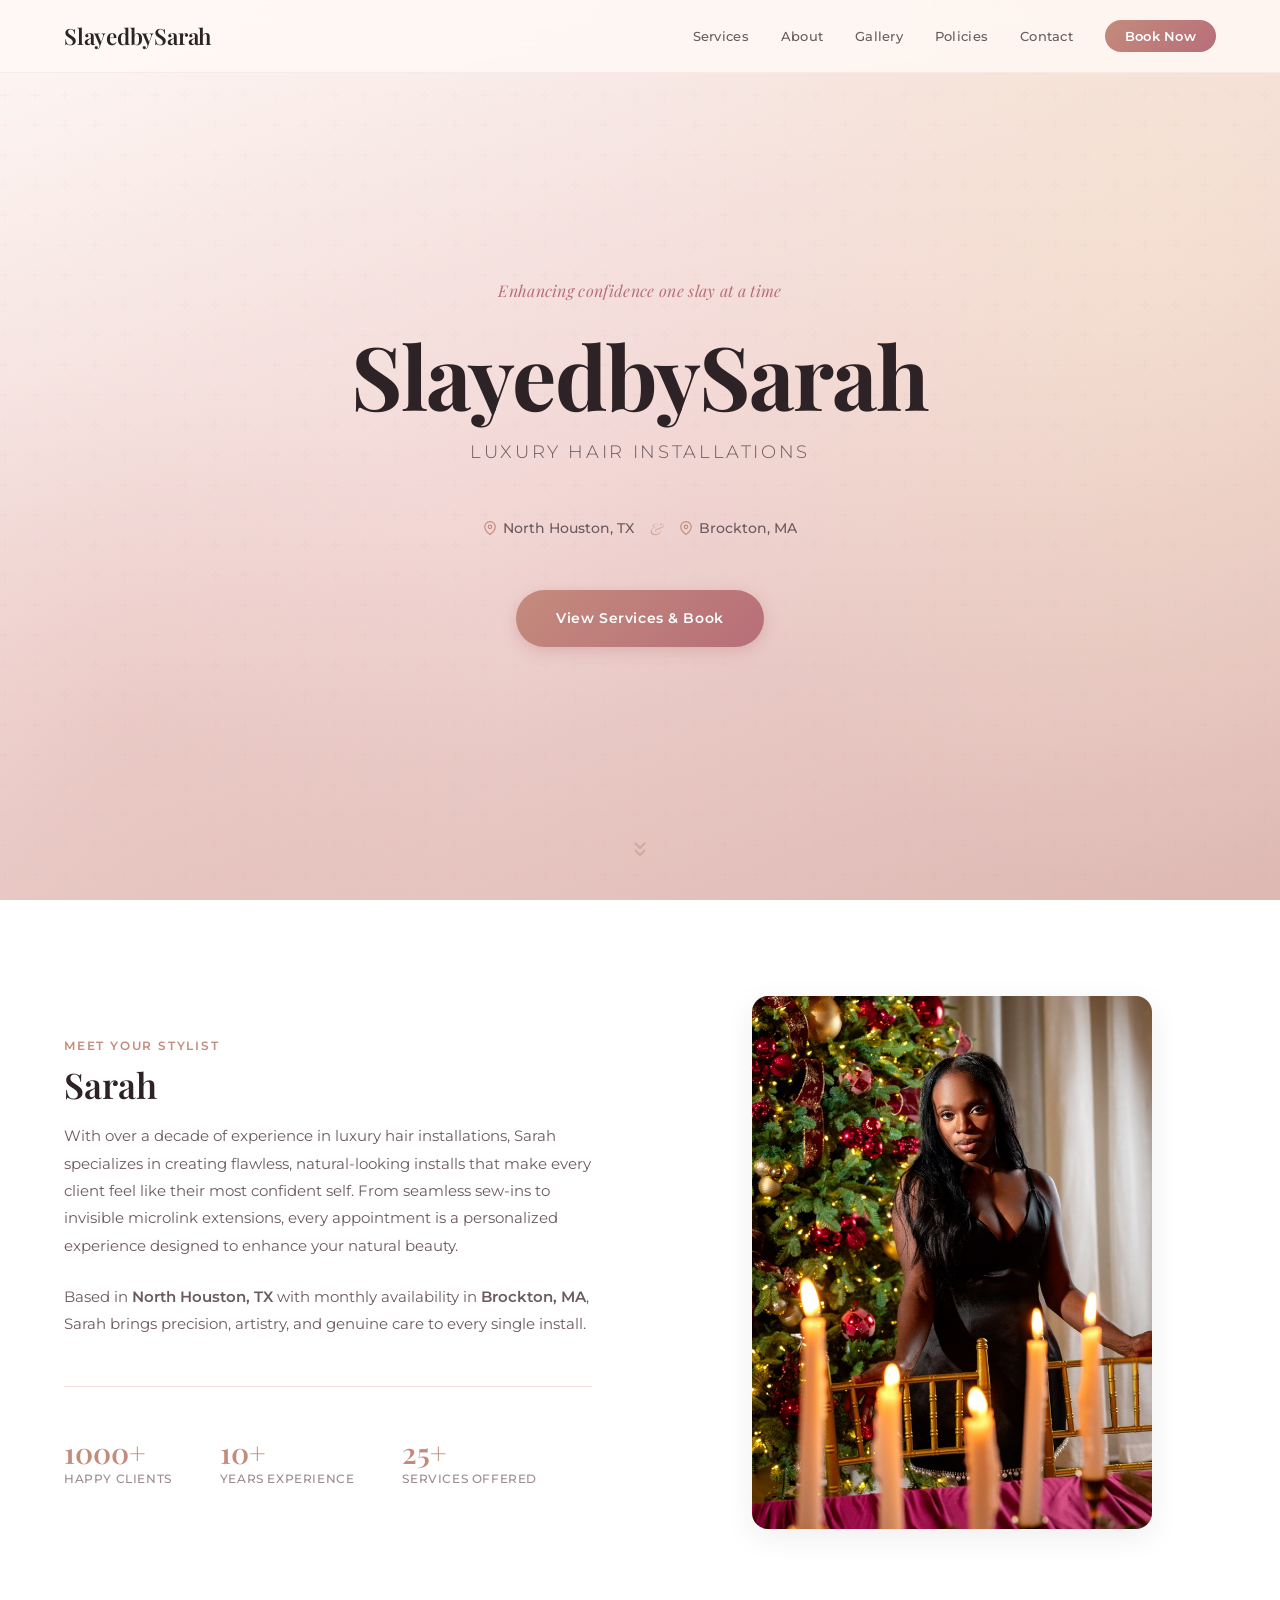
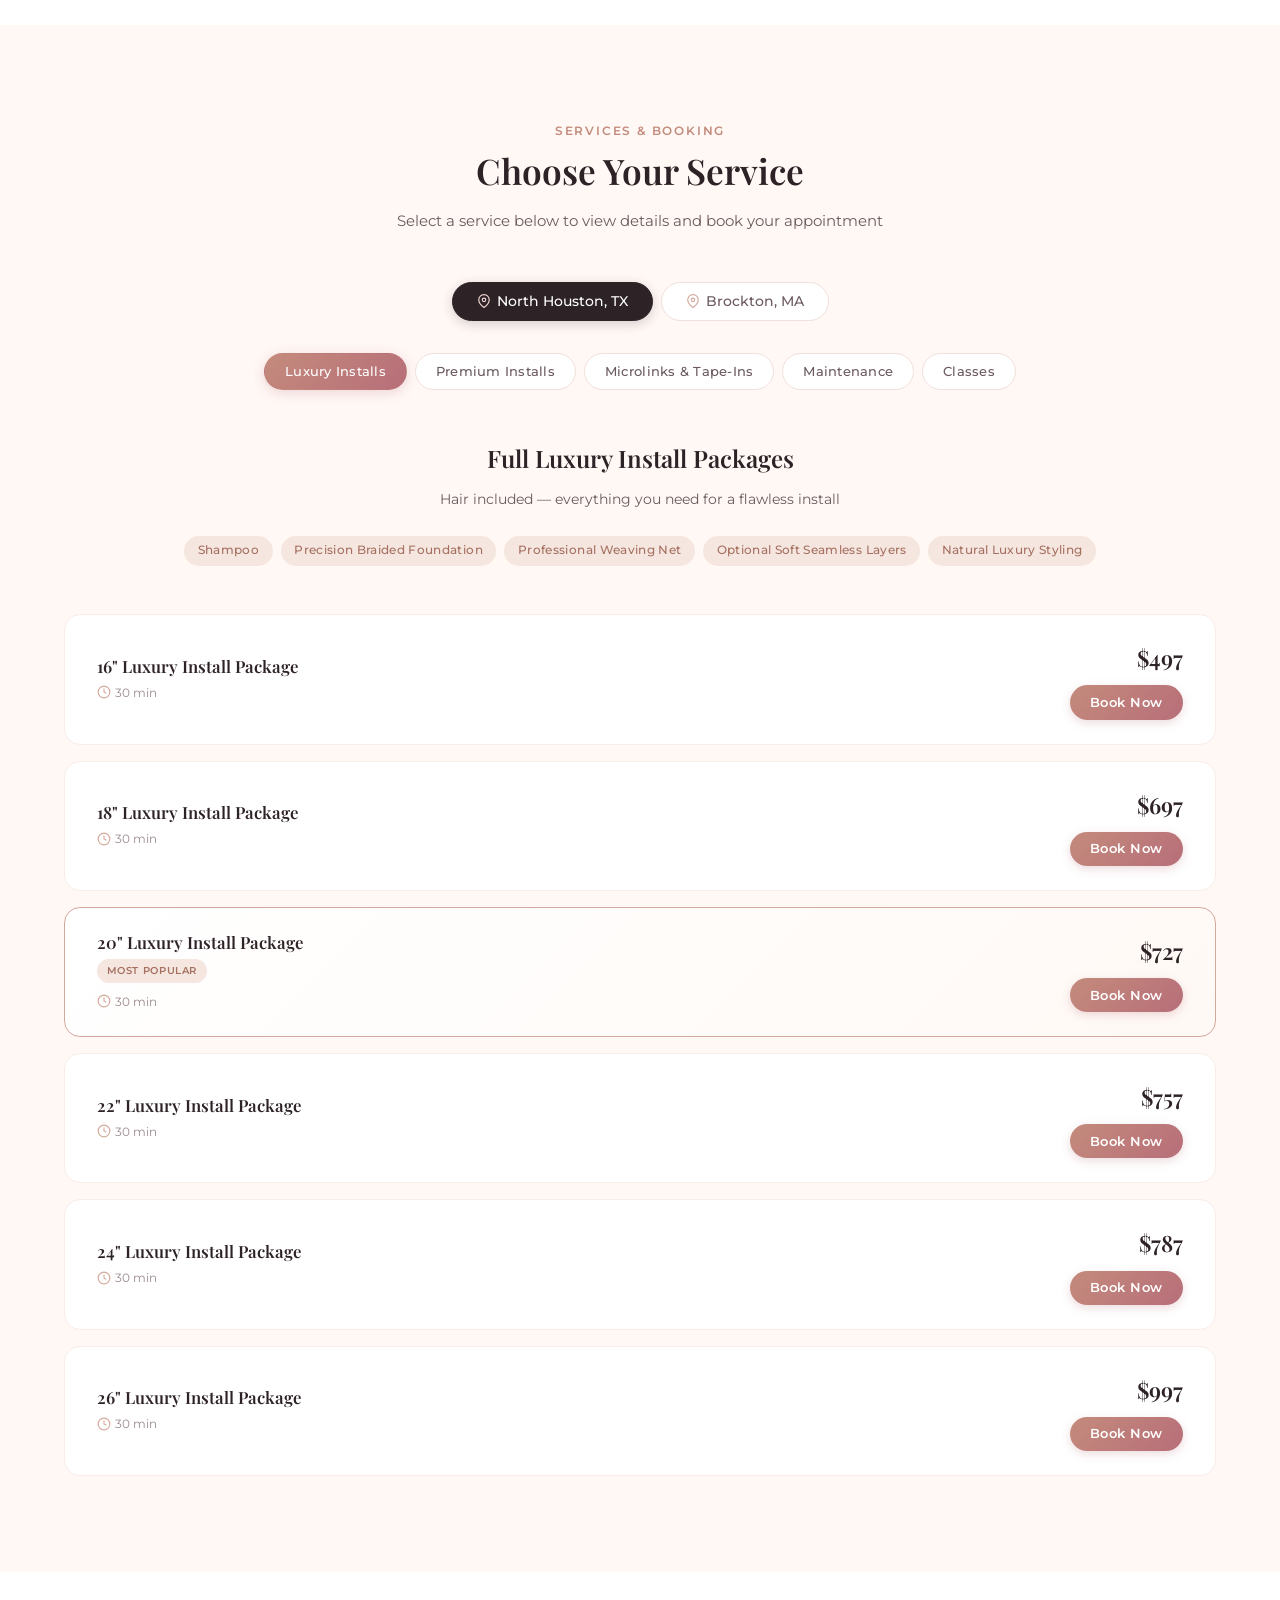
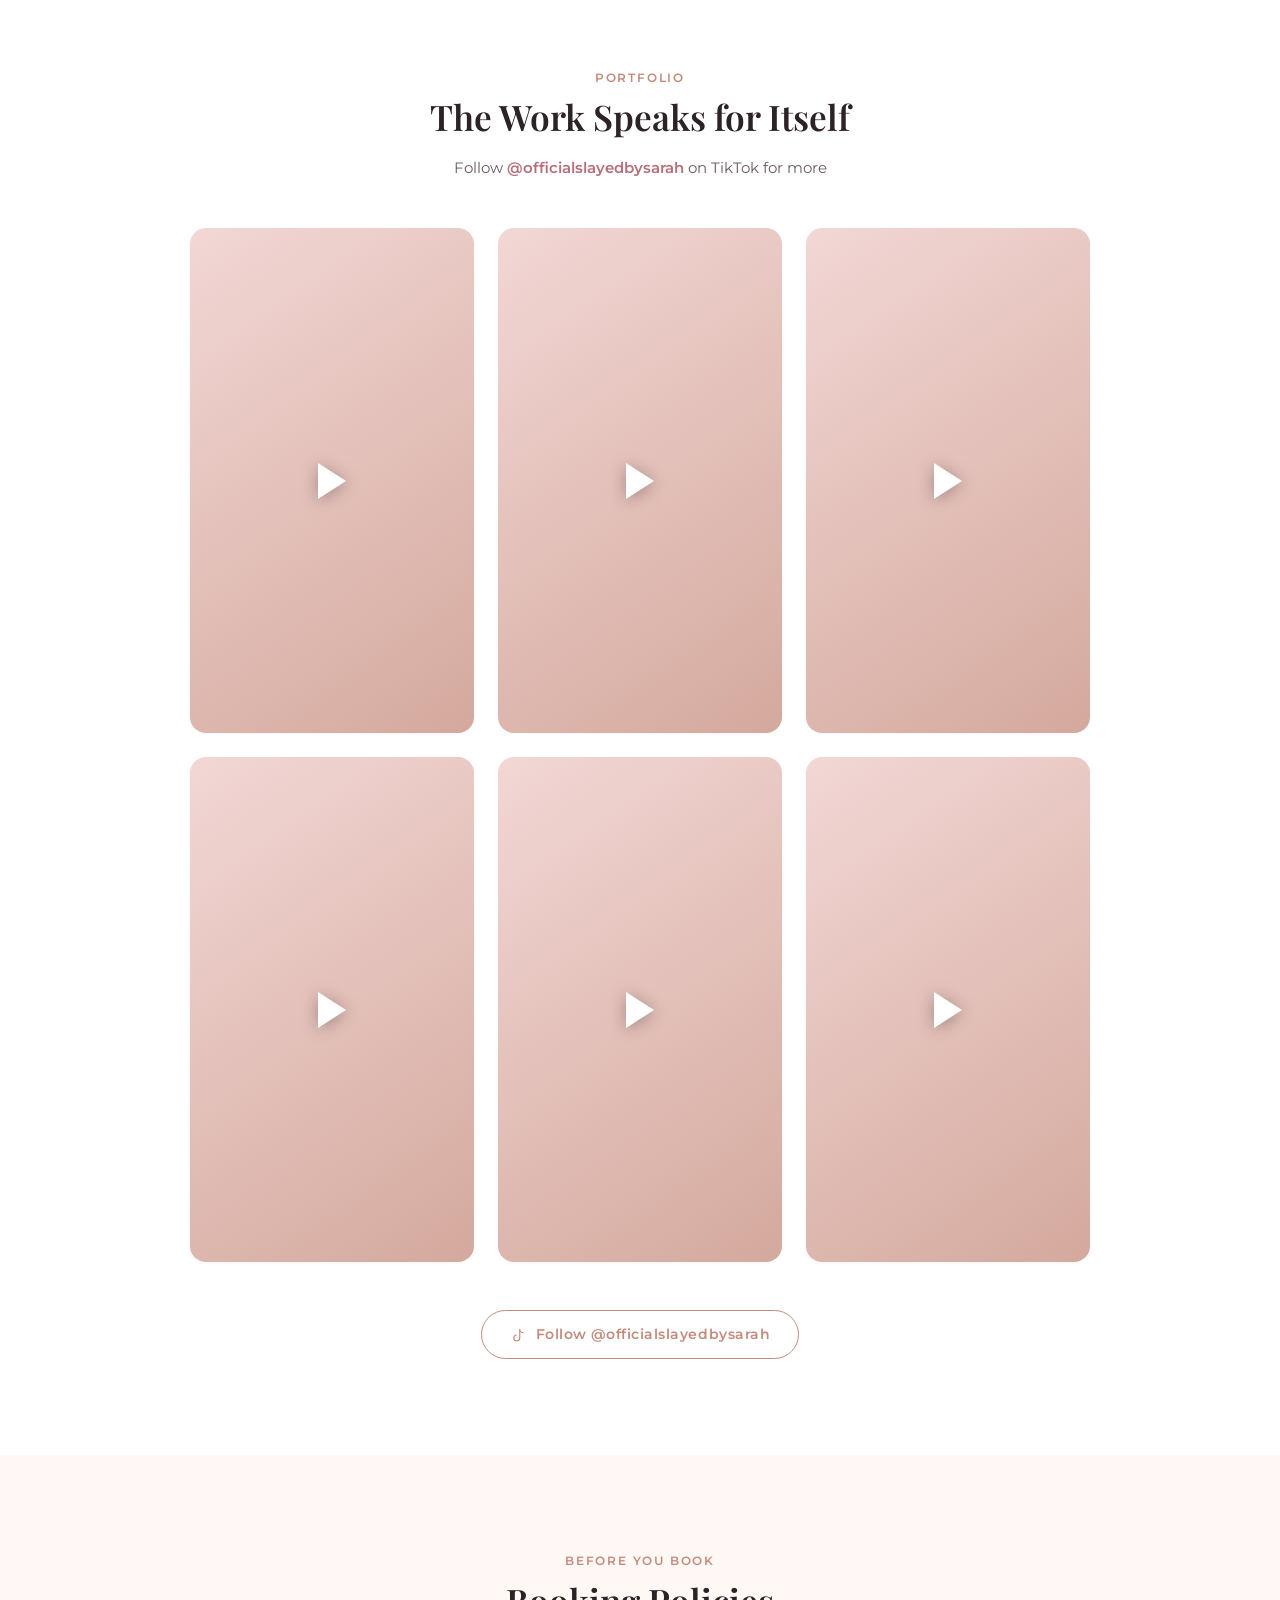
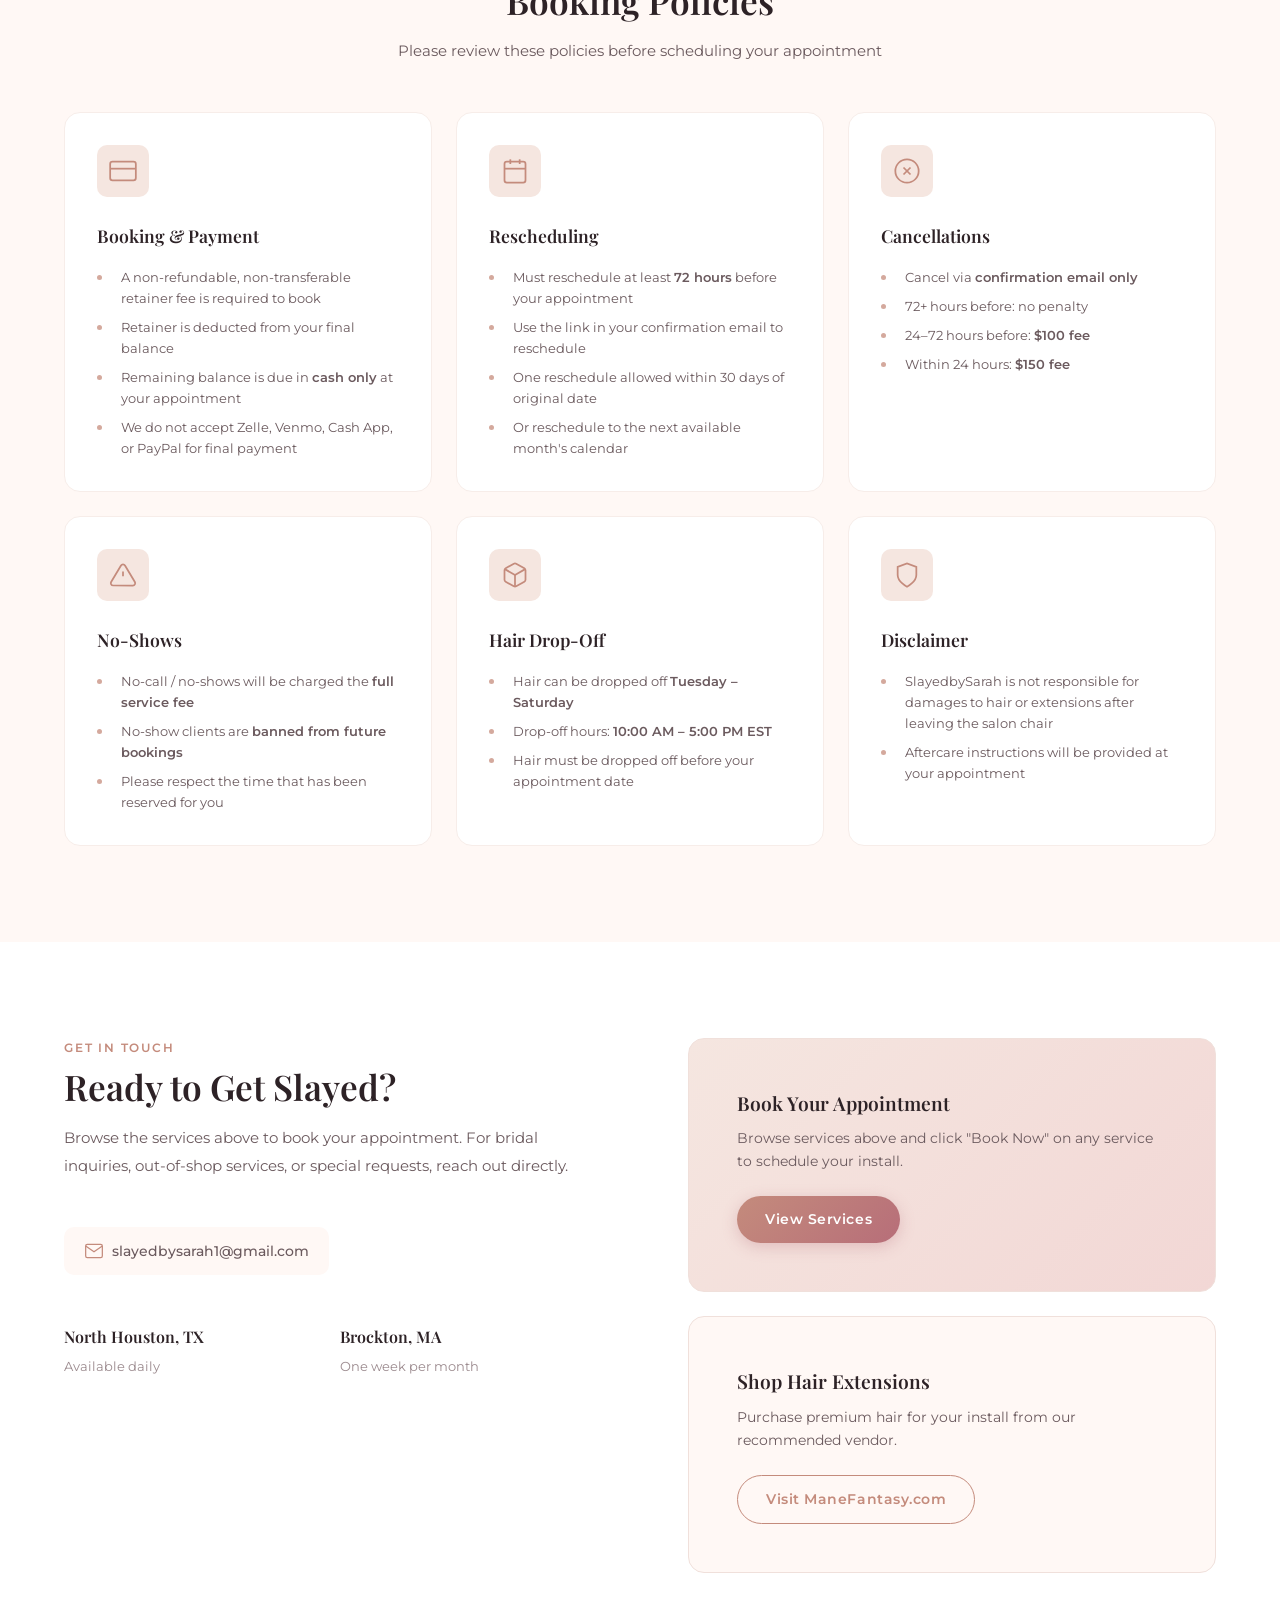
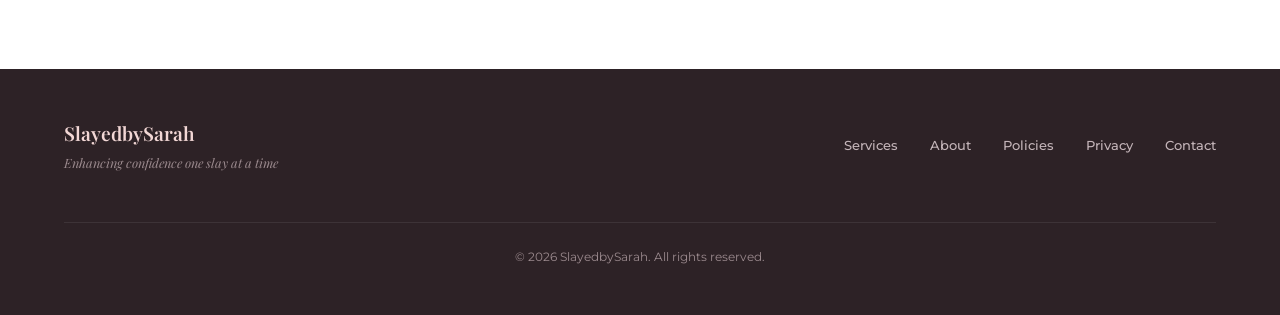
==== commit a10f71da: "Update Boston page with live booking links and clean URLs - Replace placeholder BOOKING_URL with Cal" ====
--- a/index.html
+++ b/index.html
@@ -1104,7 +1104,8 @@
         <div class="footer-links">
           <a href="#services">Services</a>
           <a href="#about">About</a>
-          <a href="#policies">Policies</a>
+          <a href="/policies">Policies</a>
+          <a href="/privacy">Privacy</a>
           <a href="#contact">Contact</a>
         </div>
         <p class="footer-copy">&copy; 2026 SlayedbySarah. All rights reserved.</p>
